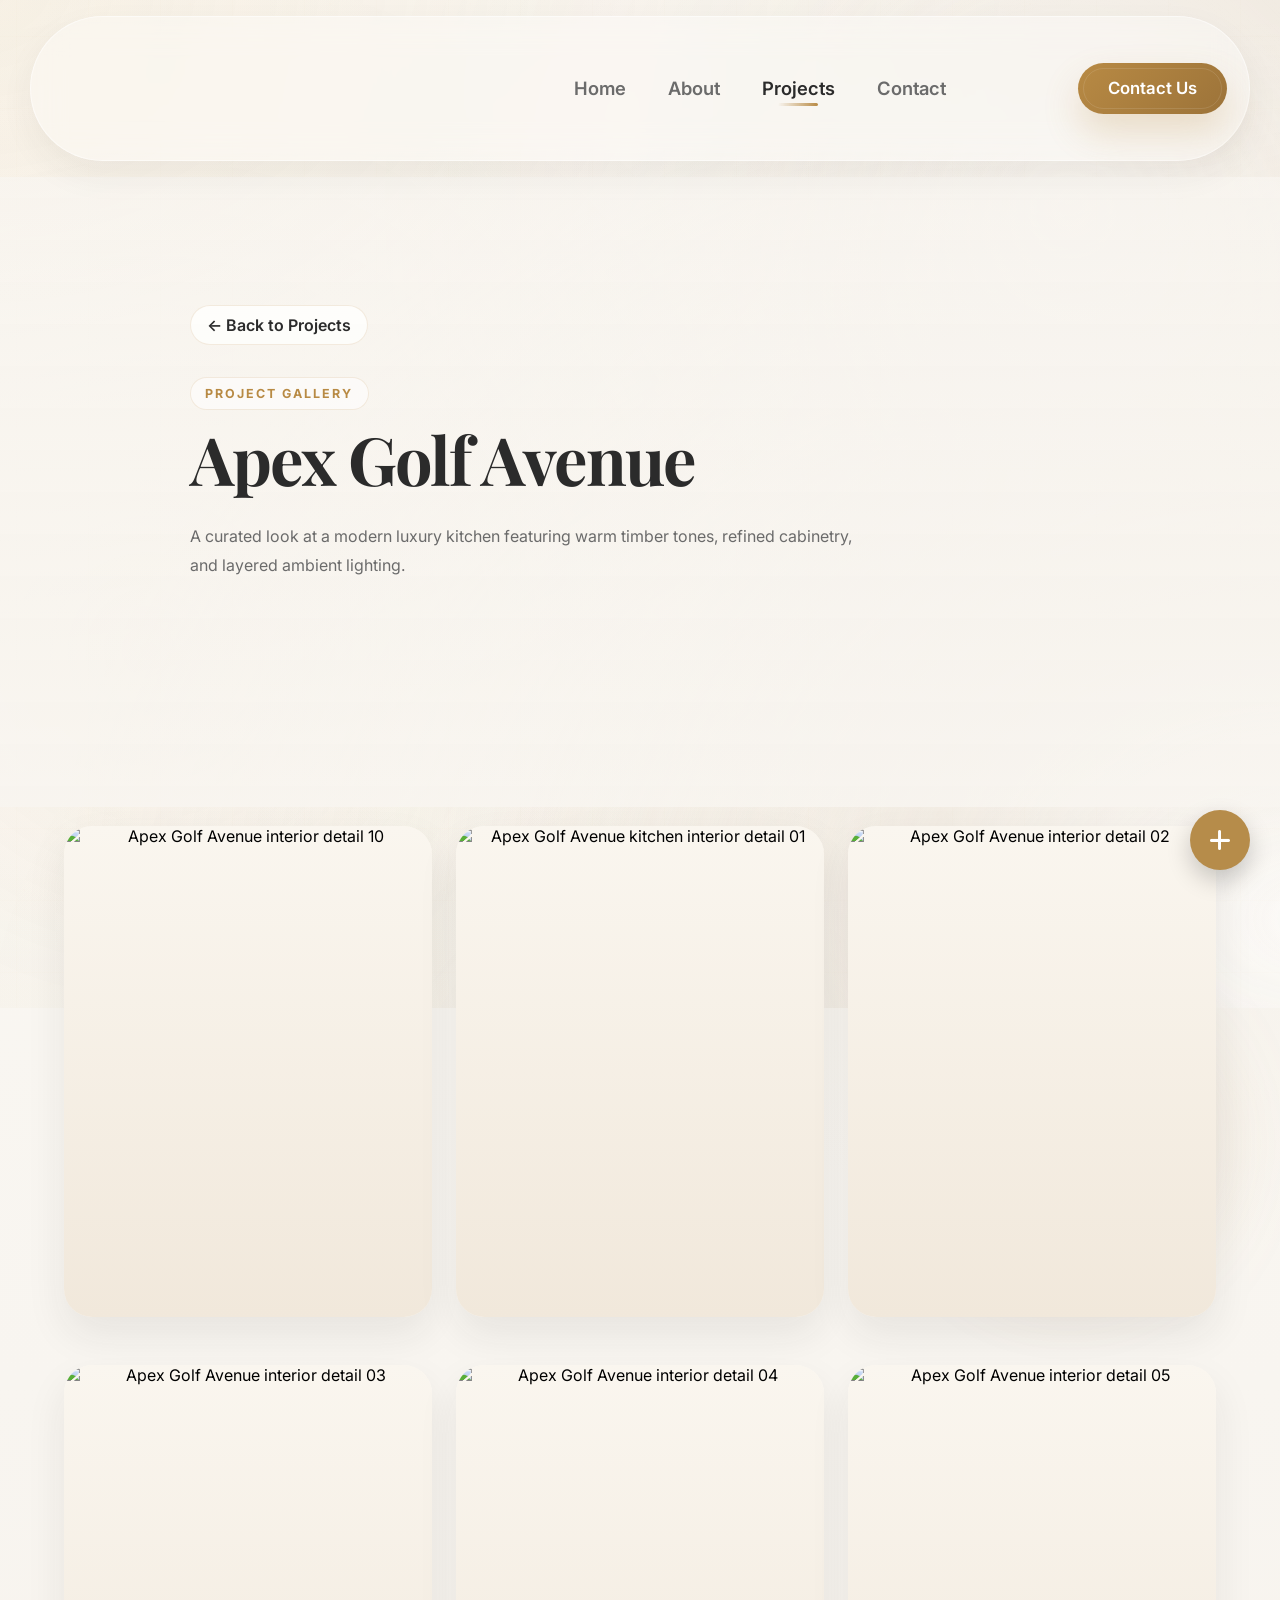
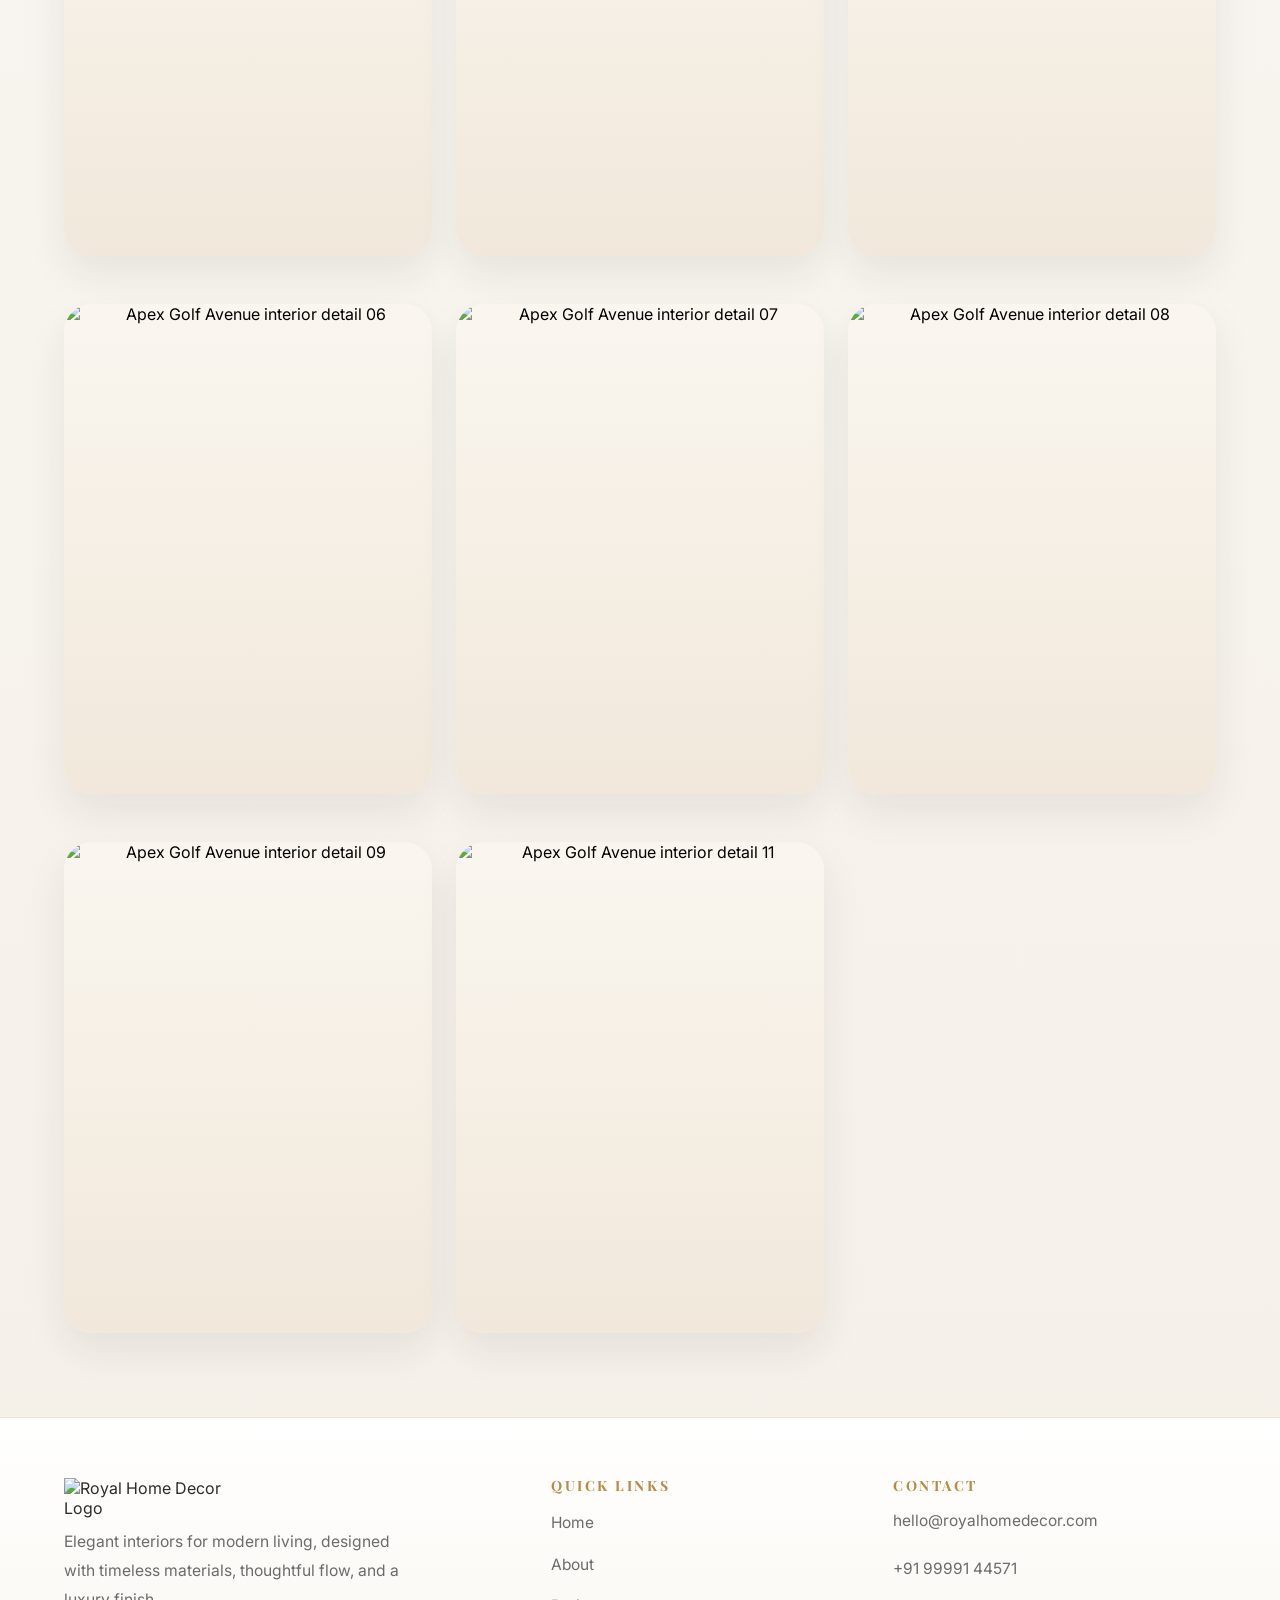
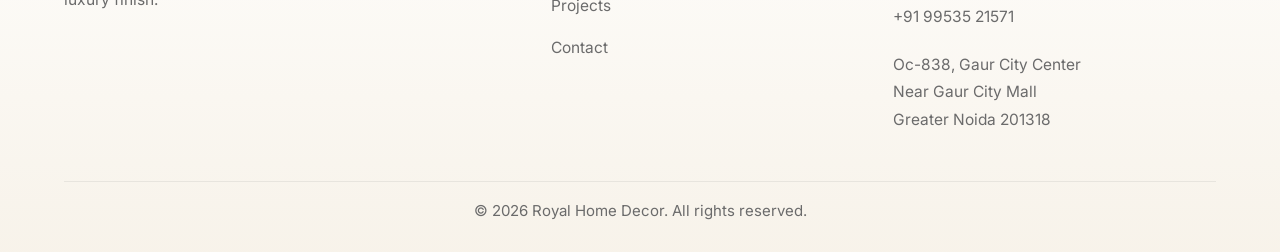
==== apex-golf-avenue-gallery.html @ 8f38402f "Upload remaining gallery assets" ====
<!DOCTYPE html>
<html lang="en">
  <head>
    <meta charset="UTF-8" />
    <meta name="viewport" content="width=device-width, initial-scale=1.0" />
    <title>Apex Golf Avenue Gallery</title>
    <meta
      name="description"
      content="Explore the Apex Golf Avenue gallery by Royal Home Decor, featuring luxury kitchen and interior detailing."
    />
    <script>
      document.documentElement.classList.add("js");
    </script>
    <link rel="preconnect" href="https://fonts.googleapis.com" />
    <link rel="preconnect" href="https://fonts.gstatic.com" crossorigin />
    <link
      href="https://fonts.googleapis.com/css2?family=Inter:wght@400;500;600;700;800&amp;family=Playfair+Display:wght@500;600;700;800&amp;display=swap"
      rel="stylesheet"
    />
    <link
      rel="stylesheet"
      href="https://cdnjs.cloudflare.com/ajax/libs/font-awesome/6.5.0/css/all.min.css"
    />
    <link rel="stylesheet" href="style.css" />
  </head>
  <body data-page="apex-golf-avenue-gallery">
    <div class="page-shell">
      <header class="site-header">
        <nav class="navbar" aria-label="Primary navigation">
          <a class="logo" href="index.html">
            <img src="images/brand/logo.png" alt="Royal Home Decor Logo" />
          </a>

          <div class="nav-menu" id="primary-menu">
            <a href="index.html" class="nav-link">Home</a>
            <a href="about.html" class="nav-link">About</a>
            <a href="projects.html" class="nav-link" aria-current="page">Projects</a>
            <a href="contact.html" class="nav-link">Contact</a>
          </div>

          <a href="contact.html" class="nav-cta">Contact Us</a>

          <button
            class="menu-toggle"
            type="button"
            aria-label="Toggle navigation"
            aria-expanded="false"
            aria-controls="primary-menu"
          >
            <span></span>
            <span></span>
          </button>
        </nav>
      </header>

      <main class="page-main">
        <section class="hero-gallery">
          <div class="container gallery-page-hero reveal reveal-up">
            <a href="projects.html" class="gallery-back-link">← Back to Projects</a>
            <span class="eyebrow">Project Gallery</span>
            <h1>Apex Golf Avenue</h1>
            <p>
              A curated look at a modern luxury kitchen featuring warm timber tones,
              refined cabinetry, and layered ambient lighting.
            </p>
          </div>
        </section>

        <section class="section mahagun-gallery-page">
          <div class="container">
            <div class="gallery-grid" data-mahagun-page-gallery>
              <button class="gallery-item" type="button" data-mahagun-page-preview-src="images/apex-golf-avenue/IMG_4256.jpg" data-mahagun-page-preview-alt="Apex Golf Avenue interior detail 10">
                <img src="images/apex-golf-avenue/IMG_4256.jpg" alt="Apex Golf Avenue interior detail 10" loading="lazy" />
              </button>
              <button class="gallery-item" type="button" data-mahagun-page-preview-src="images/apex-golf-avenue/IMG_4358.jpg" data-mahagun-page-preview-alt="Apex Golf Avenue kitchen interior detail 01">
                <img src="images/apex-golf-avenue/IMG_4358.jpg" alt="Apex Golf Avenue kitchen interior detail 01" loading="lazy" />
              </button>
              <button class="gallery-item" type="button" data-mahagun-page-preview-src="images/apex-golf-avenue/IMG_3836.jpg" data-mahagun-page-preview-alt="Apex Golf Avenue interior detail 02">
                <img src="images/apex-golf-avenue/IMG_3836.jpg" alt="Apex Golf Avenue interior detail 02" loading="lazy" />
              </button>
              <button class="gallery-item" type="button" data-mahagun-page-preview-src="images/apex-golf-avenue/IMG_3864.jpg" data-mahagun-page-preview-alt="Apex Golf Avenue interior detail 03">
                <img src="images/apex-golf-avenue/IMG_3864.jpg" alt="Apex Golf Avenue interior detail 03" loading="lazy" />
              </button>
              <button class="gallery-item" type="button" data-mahagun-page-preview-src="images/apex-golf-avenue/IMG_3944.jpg" data-mahagun-page-preview-alt="Apex Golf Avenue interior detail 04">
                <img src="images/apex-golf-avenue/IMG_3944.jpg" alt="Apex Golf Avenue interior detail 04" loading="lazy" />
              </button>
              <button class="gallery-item" type="button" data-mahagun-page-preview-src="images/apex-golf-avenue/IMG_3946.jpg" data-mahagun-page-preview-alt="Apex Golf Avenue interior detail 05">
                <img src="images/apex-golf-avenue/IMG_3946.jpg" alt="Apex Golf Avenue interior detail 05" loading="lazy" />
              </button>
              <button class="gallery-item" type="button" data-mahagun-page-preview-src="images/apex-golf-avenue/IMG_4094.jpg" data-mahagun-page-preview-alt="Apex Golf Avenue interior detail 06">
                <img src="images/apex-golf-avenue/IMG_4094.jpg" alt="Apex Golf Avenue interior detail 06" loading="lazy" />
              </button>
              <button class="gallery-item" type="button" data-mahagun-page-preview-src="images/apex-golf-avenue/IMG_4099.jpg" data-mahagun-page-preview-alt="Apex Golf Avenue interior detail 07">
                <img src="images/apex-golf-avenue/IMG_4099.jpg" alt="Apex Golf Avenue interior detail 07" loading="lazy" />
              </button>
              <button class="gallery-item" type="button" data-mahagun-page-preview-src="images/apex-golf-avenue/IMG_4107.jpg" data-mahagun-page-preview-alt="Apex Golf Avenue interior detail 08">
                <img src="images/apex-golf-avenue/IMG_4107.jpg" alt="Apex Golf Avenue interior detail 08" loading="lazy" />
              </button>
              <button class="gallery-item" type="button" data-mahagun-page-preview-src="images/apex-golf-avenue/IMG_4159.jpg" data-mahagun-page-preview-alt="Apex Golf Avenue interior detail 09">
                <img src="images/apex-golf-avenue/IMG_4159.jpg" alt="Apex Golf Avenue interior detail 09" loading="lazy" />
              </button>
              <button class="gallery-item" type="button" data-mahagun-page-preview-src="images/apex-golf-avenue/IMG_4368.jpg" data-mahagun-page-preview-alt="Apex Golf Avenue interior detail 11">
                <img src="images/apex-golf-avenue/IMG_4368.jpg" alt="Apex Golf Avenue interior detail 11" loading="lazy" />
              </button>
            </div>
          </div>
        </section>

        <section class="mahagun-lightbox" aria-hidden="true" data-mahagun-page-lightbox>
          <button
            class="mahagun-lightbox-close"
            type="button"
            aria-label="Close image preview"
            data-close-mahagun-page-lightbox
          >
            &times;
          </button>
          <img src="" alt="" data-mahagun-page-lightbox-image />
        </section>
      </main>

      <footer class="site-footer">
        <div class="footer-container">
          <div class="footer-layout">
            <div class="footer-brand-block">
              <a class="footer-logo" href="index.html">
                <img src="images/brand/logo.png" alt="Royal Home Decor Logo" />
              </a>
              <p class="footer-brand-text">
                Elegant interiors for modern living, designed with timeless
                materials, thoughtful flow, and a luxury finish.
              </p>
            </div>

            <nav class="footer-links-block" aria-label="Footer navigation">
              <h3 class="footer-title">Quick Links</h3>
              <div class="footer-links-list">
                <a href="index.html">Home</a>
                <a href="about.html">About</a>
                <a href="projects.html">Projects</a>
                <a href="contact.html">Contact</a>
              </div>
            </nav>

            <div class="footer-contact-block">
              <h3 class="footer-title">Contact</h3>
              <a class="footer-contact-link" href="mailto:hello@royalhomedecor.com"
                >hello@royalhomedecor.com</a
              >
              <a class="footer-contact-link" href="tel:+919999144571">+91 99991 44571</a>
              <a class="footer-contact-link" href="tel:+919953521571">+91 99535 21571</a>
              <p class="footer-address">
                Oc-838, Gaur City Center<br />
                Near Gaur City Mall<br />
                Greater Noida 201318
              </p>
            </div>
          </div>

          <div class="footer-bottom">
            <p>&copy; <span data-year></span> Royal Home Decor. All rights reserved.</p>
          </div>
        </div>
      </footer>
    </div>

    <div class="fab-container">
      <div class="fab-options">
        <a
          href="https://wa.me/919999144571"
          target="_blank"
          rel="noopener noreferrer"
          class="fab-item whatsapp"
          aria-label="WhatsApp"
        >
          <i class="fab fa-whatsapp"></i>
        </a>
        <a
          href="https://www.instagram.com/royalhomedecor66"
          target="_blank"
          rel="noopener noreferrer"
          class="fab-item instagram"
          aria-label="Instagram"
        >
          <i class="fab fa-instagram"></i>
        </a>
        <a
          href="https://www.facebook.com/royalhomedecor66"
          target="_blank"
          rel="noopener noreferrer"
          class="fab-item facebook"
          aria-label="Facebook"
        >
          <i class="fab fa-facebook-f"></i>
        </a>
      </div>

      <button class="fab-main" id="fabToggle" aria-label="Toggle social menu">
        <i class="fas fa-plus"></i>
      </button>
    </div>

    <script src="script.js"></script>
  </body>
</html>
---- style.css ----
:root {
  --bg: #f8f5f0;
  --white: #ffffff;
  --gold: #b88a44;
  --gold-muted: #c4933f;
  --gold-deep: #9c7339;
  --beige: #ede5da;
  --beige-deep: #e3d7c6;
  --text-primary: #2b2b2b;
  --text-secondary: #6b6b6b;
  --border-soft: rgba(184, 138, 68, 0.16);
  --border-strong: rgba(184, 138, 68, 0.28);
  --glass: rgba(255, 255, 255, 0.54);
  --glass-strong: rgba(255, 255, 255, 0.82);
  --shadow-soft: 0 18px 40px rgba(77, 52, 20, 0.08);
  --shadow-card: 0 28px 60px rgba(43, 43, 43, 0.1);
  --shadow-lift: 0 32px 70px rgba(43, 43, 43, 0.14);
  --radius-xl: 36px;
  --radius-lg: 28px;
  --radius-md: 20px;
  --radius-sm: 16px;
  --max-width: 1220px;
  --nav-height: 86px;
  --transition: 0.35s ease;
  --carousel-gap: 1.5rem;
  --cards-per-view: 3;
  --pattern-beige: rgba(237, 229, 218, 0.38);
  --pattern-gold: rgba(184, 138, 68, 0.08);
  --pattern-gold-soft: rgba(184, 138, 68, 0.14);
  --space-sm: 20px;
  --space-md: 40px;
  --space-lg: 60px;
  --space-xl: 80px;
  --noise-pattern: url("data:image/svg+xml,%3Csvg xmlns='http://www.w3.org/2000/svg' width='140' height='140' viewBox='0 0 140 140'%3E%3Cg fill='%23c4933f' fill-opacity='0.08'%3E%3Ccircle cx='12' cy='18' r='1'/%3E%3Ccircle cx='56' cy='38' r='0.8'/%3E%3Ccircle cx='96' cy='22' r='0.9'/%3E%3Ccircle cx='128' cy='70' r='1'/%3E%3Ccircle cx='84' cy='96' r='0.8'/%3E%3Ccircle cx='38' cy='112' r='1'/%3E%3Ccircle cx='18' cy='80' r='0.7'/%3E%3Ccircle cx='68' cy='130' r='0.9'/%3E%3C/g%3E%3C/svg%3E");
  --curve-pattern: url("data:image/svg+xml,%3Csvg xmlns='http://www.w3.org/2000/svg' width='760' height='320' viewBox='0 0 760 320' fill='none'%3E%3Cpath d='M-40 248C84 224 116 80 250 92C384 104 432 248 560 248C646 248 708 200 800 168' stroke='%23B88A44' stroke-opacity='0.16' stroke-width='1.2'/%3E%3Cpath d='M-24 132C96 108 176 172 286 154C426 132 476 20 610 20C688 20 738 52 812 92' stroke='%23B88A44' stroke-opacity='0.12' stroke-width='1'/%3E%3C/svg%3E");
  --wave-pattern: url("data:image/svg+xml,%3Csvg xmlns='http://www.w3.org/2000/svg' width='900' height='360' viewBox='0 0 900 360' fill='none'%3E%3Cpath d='M0 220C128 184 172 266 300 234C434 200 478 106 620 122C734 134 798 214 900 196' stroke='%23B88A44' stroke-opacity='0.12' stroke-width='1.2'/%3E%3Cpath d='M0 292C122 258 178 318 300 286C436 252 486 156 626 176C744 192 804 284 900 274' stroke='%23B88A44' stroke-opacity='0.08' stroke-width='1'/%3E%3C/svg%3E");
}

*,
*::before,
*::after {
  box-sizing: border-box;
}

html {
  scroll-behavior: smooth;
  overflow-x: hidden;
  overflow-y: auto;
}

body {
  margin: 0;
  font-family: "Inter", sans-serif;
  color: var(--text-primary);
  background:
    radial-gradient(circle at top left, rgba(255, 255, 255, 0.78), transparent 28%),
    radial-gradient(circle at top right, rgba(237, 229, 218, 0.8), transparent 34%),
    linear-gradient(180deg, #fbf9f4 0%, #f8f5f0 40%, #f5efe7 100%);
  overflow-x: hidden;
  overflow-y: auto;
  transition: opacity 0.55s ease, transform 0.55s ease;
}

.js body {
  opacity: 0;
  transform: translateY(14px);
}

.js body.is-loaded {
  opacity: 1;
  transform: none;
}

.js body.is-leaving {
  opacity: 0;
  transform: translateY(14px);
}

body.menu-open {
  overflow: hidden;
}

body.modal-open {
  overflow: hidden;
}

img {
  max-width: 100%;
  height: auto;
  display: block;
}

a {
  color: inherit;
  text-decoration: none;
}

button,
input,
textarea {
  font: inherit;
}

button,
a,
input,
textarea {
  -webkit-tap-highlight-color: transparent;
}

button {
  cursor: pointer;
  padding: 10px 20px;
}

p {
  margin: 0;
}

.page-shell {
  position: relative;
  display: flex;
  min-height: 100vh;
  flex-direction: column;
  overflow: visible;
  isolation: isolate;
  z-index: 0;
}

.page-shell::before,
.page-shell::after {
  content: "";
  position: fixed;
  inset: -12vh -10vw;
  pointer-events: none;
}

.page-shell::before {
  z-index: -3;
  background:
    radial-gradient(ellipse at 6% 8%, rgba(196, 147, 63, 0.16) 0%, rgba(196, 147, 63, 0.09) 18%, rgba(196, 147, 63, 0.03) 34%, transparent 56%),
    radial-gradient(ellipse at 94% 92%, rgba(255, 255, 255, 0.72) 0%, rgba(237, 229, 218, 0.52) 20%, rgba(237, 229, 218, 0.16) 38%, transparent 62%),
    radial-gradient(circle at 18% 68%, rgba(196, 147, 63, 0.1) 0%, rgba(196, 147, 63, 0.03) 22%, transparent 48%),
    radial-gradient(circle at 78% 28%, rgba(255, 255, 255, 0.46) 0%, rgba(255, 255, 255, 0.1) 22%, transparent 48%),
    radial-gradient(circle at 52% 112%, rgba(196, 147, 63, 0.08) 0%, rgba(196, 147, 63, 0.02) 20%, transparent 50%);
  opacity: 0.82;
  animation: none;
}

.page-shell::after {
  z-index: -2;
  background:
    linear-gradient(rgba(196, 147, 63, 0.055) 1px, transparent 1px) 0 0 / 72px 72px,
    linear-gradient(90deg, rgba(196, 147, 63, 0.055) 1px, transparent 1px) 0 0 / 72px 72px,
    var(--noise-pattern) 0 0 / 140px 140px;
  opacity: 0.18;
}

.page-main {
  flex: 1;
}

.container {
  width: 90%;
  max-width: 1200px;
  margin: 0 auto;
}

.section {
  position: relative;
  padding: var(--space-lg) 0;
  margin: 0;
  min-height: auto;
  isolation: isolate;
}

section {
  padding: var(--space-lg) 0;
  margin: 0;
}

.row {
  display: flex;
  flex-wrap: wrap;
  gap: var(--space-md);
}

.projects-section {
  padding-bottom: 40px;
}

.testimonials-section,
.testimonial-section {
  padding-top: 40px;
}

.view-all-btn {
  margin-top: 20px;
}

.section-soft {
  background:
    linear-gradient(180deg, rgba(237, 229, 218, 0.55) 0%, rgba(255, 255, 255, 0.48) 100%);
}

.eyebrow,
.section-tag {
  display: inline-flex;
  align-items: center;
  gap: 0.45rem;
  width: fit-content;
  padding: 0.5rem 0.9rem;
  border-radius: 999px;
  background: rgba(255, 255, 255, 0.56);
  border: 1px solid var(--border-soft);
  color: var(--gold);
  font-size: 0.78rem;
  font-weight: 700;
  letter-spacing: 0.16em;
  text-transform: uppercase;
}

h1,
h2,
h3 {
  margin-top: 0;
  margin-bottom: 15px;
  font-family: "Playfair Display", serif;
  font-weight: 700;
  letter-spacing: -0.03em;
}

p {
  margin-top: 0;
  margin-bottom: 15px;
}

h1 {
  font-size: clamp(3rem, 6vw, 5.7rem);
  line-height: 0.98;
}

h2 {
  font-size: clamp(2.25rem, 4vw, 4rem);
  line-height: 1.05;
}

h3 {
  font-size: 1.28rem;
  line-height: 1.2;
}

.section-header {
  max-width: 720px;
  margin: 0 auto 3rem;
  text-align: center;
  display: grid;
  gap: 1rem;
}

.section-header h2 {
  position: relative;
  padding-bottom: 1.2rem;
}

.section-header h2::after {
  content: "";
  position: absolute;
  left: 50%;
  bottom: 0;
  width: min(140px, 44%);
  height: 1px;
  transform: translateX(-50%);
  background:
    linear-gradient(90deg, transparent 0%, rgba(184, 138, 68, 0.42) 50%, transparent 100%);
}

.section-header p,
.hero-copy p,
.page-hero-copy p,
.editorial-panel p,
.cta-banner p,
.value-card p,
.timeline-step p,
.team-card p,
.detail-card p,
.story-metric span,
.project-overlay p {
  color: var(--text-secondary);
  font-size: 1.02rem;
  line-height: 1.85;
}

.btn,
.nav-cta,
.inline-link {
  display: inline-flex;
  align-items: center;
  justify-content: center;
  border: 0;
  border-radius: 999px;
  transition: transform var(--transition), box-shadow var(--transition),
    background-color var(--transition), color var(--transition),
    border-color var(--transition), opacity var(--transition);
}

.btn {
  min-height: 56px;
  padding: 0.95rem 1.6rem;
  font-weight: 700;
}

.btn-small {
  min-height: 42px;
  padding: 0.65rem 1rem;
  font-size: 0.92rem;
}

.btn-primary,
.nav-cta {
  position: relative;
  overflow: hidden;
  isolation: isolate;
  background: linear-gradient(135deg, var(--gold) 0%, var(--gold-deep) 100%);
  color: var(--white);
  box-shadow: 0 18px 36px rgba(184, 138, 68, 0.24);
}

.btn-primary::after,
.nav-cta::after {
  content: "";
  position: absolute;
  inset: 5px;
  border-radius: inherit;
  border: 1px solid rgba(255, 255, 255, 0.3);
  opacity: 0.36;
  transition: opacity var(--transition), transform var(--transition);
  pointer-events: none;
}

.btn-secondary {
  background: rgba(255, 255, 255, 0.66);
  border: 1px solid rgba(184, 138, 68, 0.18);
  color: var(--text-primary);
  box-shadow: 0 14px 30px rgba(43, 43, 43, 0.06);
  backdrop-filter: blur(14px);
}

.btn:hover,
.nav-cta:hover,
.inline-link:hover,
.btn:focus-visible,
.nav-cta:focus-visible,
.inline-link:focus-visible {
  transform: translateY(-2px);
}

.btn-primary:hover::after,
.nav-cta:hover::after,
.btn-primary:focus-visible::after,
.nav-cta:focus-visible::after {
  opacity: 0.66;
  transform: scale(0.98);
}

.inline-link {
  width: fit-content;
  padding: 0;
  color: var(--gold);
  font-weight: 700;
}

.glass-panel,
.floating-card,
.story-card,
.form-card,
.contact-panel,
.cta-banner,
.value-card {
  border: 1px solid rgba(255, 255, 255, 0.64);
  background: linear-gradient(180deg, rgba(255, 255, 255, 0.86) 0%, rgba(255, 255, 255, 0.68) 100%);
  backdrop-filter: blur(20px);
  box-shadow: var(--shadow-soft);
}

.project-card::before,
.gallery-card::before,
.testimonial-card::before {
  content: "";
  position: absolute;
  inset: 10px;
  border-radius: calc(var(--radius-lg) - 8px);
  border: 1px solid rgba(184, 138, 68, 0.22);
  opacity: 0;
  transform: scale(0.985);
  z-index: 2;
  transition: opacity var(--transition), transform var(--transition);
  pointer-events: none;
}

.project-card:hover::before,
.gallery-card:hover::before,
.testimonial-card:hover::before,
.project-card:focus-within::before,
.gallery-card:focus-within::before,
.testimonial-card:focus-within::before {
  opacity: 1;
  transform: scale(1);
}

.site-header {
  position: sticky;
  top: 0;
  z-index: 1000;
  padding: 1rem 0;
}

.navbar {
  width: min(calc(100% - 3rem), var(--max-width));
  margin: 0 auto;
  display: flex;
  align-items: center;
  justify-content: space-between;
  gap: 1rem;
  min-height: 100px;
  padding: 0.72rem 1.35rem;
  border-radius: 999px;
  background: rgba(255, 255, 255, 0.34);
  border: 1px solid rgba(255, 255, 255, 0.5);
  box-shadow: 0 14px 34px rgba(43, 43, 43, 0.06);
  backdrop-filter: blur(16px);
  transition: background-color var(--transition), border-color var(--transition),
    box-shadow var(--transition);
}

.navbar.scrolled,
.navbar.menu-open {
  background: rgba(255, 255, 255, 0.82);
  border-color: var(--border-soft);
  box-shadow: 0 18px 38px rgba(43, 43, 43, 0.08);
}

.logo {
  font-family: "Playfair Display", serif;
  font-size: 1.35rem;
  font-weight: 700;
  letter-spacing: 0.02em;
}

.navbar > .logo {
  display: flex;
  align-items: center;
  justify-content: flex-start;
  width: 380px;
  min-width: 380px;
  height: 120px;
  overflow: hidden;
  padding-left: 28px;
  margin-right: 0.5rem;
  flex-shrink: 0;
  line-height: 0;
}

.navbar > .logo img {
  height: 105px;
  width: auto;
  object-fit: contain;
  display: block;
  margin-left: 26px;
  transform: scale(2.35);
  transform-origin: center;
}

.navbar > .logo.logo--text {
  width: auto;
  min-width: 0;
  height: auto;
  overflow: visible;
  padding-left: 0;
  margin-right: 1rem;
  line-height: 1.1;
}

.navbar,
.nav-container,
.navbar-container {
  display: flex;
  align-items: center;
  justify-content: space-between;
  min-height: 100px;
}

.nav-menu,
.nav-links {
  display: flex;
  align-items: center;
  gap: 42px;
}

.nav-menu {
  flex: 1;
  justify-content: center;
  margin: 0 1.5rem;
}

.nav-link,
.nav-links a {
  position: relative;
  color: var(--text-secondary);
  font-size: 1.15rem;
  font-weight: 600;
  line-height: 1;
  padding: 0;
}

.nav-link::after,
.nav-links a::after {
  content: "";
  position: absolute;
  left: 50%;
  bottom: -8px;
  width: 55%;
  height: 3px;
  border-radius: 999px;
  background: linear-gradient(90deg, transparent, var(--gold));
  transform: translateX(-50%) scaleX(0);
  transform-origin: center;
  transition: transform var(--transition), opacity var(--transition);
  opacity: 0;
}

.nav-link:hover,
.nav-link:focus-visible,
.nav-link[aria-current="page"],
.nav-links a.active {
  color: var(--text-primary);
}

.nav-link:hover::after,
.nav-link:focus-visible::after,
.nav-link[aria-current="page"]::after,
.nav-links a.active::after {
  transform: translateX(-50%) scaleX(1);
  opacity: 1;
}

.nav-cta,
.contact-btn {
  min-height: 46px;
  padding: 16px 30px;
  line-height: 1.15;
  white-space: nowrap;
  font-size: 1.05rem;
  font-weight: 600;
  border-radius: 999px;
  flex-shrink: 0;
}

.menu-toggle {
  display: none;
  width: 48px;
  height: 48px;
  flex-shrink: 0;
  align-items: center;
  justify-content: center;
  flex-direction: column;
  gap: 0.35rem;
  border: 0;
  border-radius: 50%;
  background: rgba(255, 255, 255, 0.7);
  padding: 0;
}

.card {
  padding: 20px;
}

.menu-toggle span {
  width: 20px;
  height: 2px;
  border-radius: 999px;
  background: var(--text-primary);
  transition: transform var(--transition), opacity var(--transition);
}

.hero-home,
.page-hero {
  position: relative;
  display: flex;
  align-items: center;
  overflow: clip;
  isolation: isolate;
}

.hero-home::before,
.page-hero::before {
  content: "";
  position: absolute;
  inset: 0;
  background:
    linear-gradient(112deg, rgba(248, 245, 240, 0.94) 15%, rgba(248, 245, 240, 0.72) 45%, rgba(248, 245, 240, 0.34) 75%),
    radial-gradient(circle at top right, rgba(255, 255, 255, 0.65), transparent 30%);
  z-index: -1;
}

.hero-home::after {
  content: "";
  position: absolute;
  top: -18%;
  right: -10%;
  width: min(44vw, 520px);
  aspect-ratio: 1;
  border-radius: 50%;
  background: rgba(237, 229, 218, 0.52);
  filter: blur(40px);
  z-index: -1;
}

.hero-home {
  min-height: 100vh;
  padding-top: 110px;
  padding-bottom: clamp(2.8rem, 5.8vh, 5.2rem);
  background: url("images/featured/home-hero.jpg") center/cover no-repeat;
  background-attachment: scroll;
}

.hero-section {
  position: relative;
  min-height: 100vh;
  padding-top: 110px;
  overflow: visible;
  background-attachment: scroll;
}

.main-wrapper,
.page-container,
.page-wrapper {
  overflow: visible;
}

.hero-section,
.testimonial-track,
.project-card,
.hero-stats-card {
  transform: translateZ(0);
  backface-visibility: hidden;
}

.page-hero {
  min-height: 78vh;
  padding: 8.5rem 0 5rem;
  background-position: center;
  background-size: cover;
  background-attachment: scroll;
}

.about-hero-container {
  position: relative;
  z-index: 1;
  width: 100%;
  max-width: 1400px;
  margin: 0 auto;
  padding: 0 60px;
  display: flex;
  justify-content: space-between;
  align-items: flex-end;
  gap: clamp(1.5rem, 3vw, 3rem);
}

.about-hero .page-hero-copy {
  max-width: min(760px, 100%);
  margin: 0;
  padding: 0;
  left: auto;
  right: auto;
  position: relative;
}

.about-hero .page-hero-card {
  margin-left: auto;
  width: min(360px, 100%);
  max-width: 360px;
}

.hero-home .hero-grid,
.hero-container {
  position: relative;
  width: 100%;
  max-width: 1400px;
  margin: 0 auto;
  padding: 0 60px;
  display: block;
}

.hero-about {
  background-image: url("images/featured/about-hero.jpg");
}

.hero-projects {
  background-image: url("images/projects/chandelier-salon.jpg");
}

.hero-contact {
  background-image: url("images/featured/contact-hero.jpg");
}

.hero-apex-golf {
  background-image: url("images/apex-golf-avenue.jpg");
  background-position: center 42%;
}

.hero-grid,
.page-hero-inner {
  position: relative;
  z-index: 1;
  display: grid;
  width: 100%;
  grid-template-columns: minmax(0, 1fr) minmax(260px, 340px);
  gap: clamp(1.4rem, 2.8vw, 2.5rem);
  align-items: center;
}

.hero-grid::before,
.hero-grid::after {
  content: "";
  position: absolute;
  pointer-events: none;
}

.hero-grid::before {
  top: -8%;
  left: -8%;
  width: min(62vw, 760px);
  height: min(44vh, 320px);
  background: var(--curve-pattern) left top / contain no-repeat;
  opacity: 0.36;
  z-index: -1;
}

.hero-grid::after {
  right: 20%;
  bottom: 4%;
  width: 180px;
  height: 180px;
  background:
    radial-gradient(circle, rgba(184, 138, 68, 0.22) 0 1.4px, transparent 1.4px) 0 0 / 18px 18px;
  opacity: 0.26;
  animation: none;
  z-index: -1;
}

.page-hero-inner {
  align-items: end;
}

.page-hero-inner--centered {
  grid-template-columns: 1fr;
  justify-items: center;
  text-align: center;
}

.hero-copy,
.page-hero-copy {
  position: relative;
  max-width: 680px;
  display: grid;
  gap: 1.2rem;
}

.hero-home .hero-copy {
  max-width: 900px;
  padding-left: 0;
  padding-right: 380px;
}

.hero-content {
  max-width: 620px;
  padding-left: 80px;
  padding-right: 20px;
  position: relative;
  z-index: 2;
}

.hero-left {
  padding-left: 70px;
}

.hero-content .tag {
  margin-left: 6px;
  margin-bottom: 24px;
}

.hero-copy::before {
  content: "";
  position: absolute;
  left: -16%;
  top: 18%;
  width: min(42vw, 430px);
  aspect-ratio: 1;
  border-radius: 50%;
  background: radial-gradient(circle, rgba(184, 138, 68, 0.16) 0%, rgba(184, 138, 68, 0.04) 58%, transparent 78%);
  filter: blur(30px);
  z-index: -1;
  animation: none;
}

.hero-copy h1 {
  font-size: clamp(2.6rem, 5.4vw, 5rem);
  line-height: 0.97;
}

.hero-home .hero-copy h1,
.hero-content h1 {
  font-size: clamp(4rem, 6vw, 7rem);
  line-height: 0.92;
  letter-spacing: -0.04em;
  margin-bottom: 24px;
}

.hero-content h1 {
  margin-left: 6px;
}

.hero-copy p,
.page-hero-copy p {
  max-width: 620px;
  font-size: 1.08rem;
}

.hero-home .hero-copy p,
.hero-content p {
  max-width: 680px;
  font-size: 1.3rem;
  margin-bottom: 32px;
}

.hero-content p {
  margin-left: 6px;
  max-width: 560px;
}

.about-section h1,
.about-hero .page-hero-copy h1 {
  font-size: clamp(32px, 4vw, 56px);
  line-height: 1.2;
  font-weight: 600;
}

.about-section p {
  font-size: 16px;
  line-height: 1.7;
  max-width: 550px;
}

.about-card h3,
.about-section .value-card h3 {
  font-size: 16px;
}

.about-card p,
.about-section .value-card p {
  font-size: 14px;
}

.page-hero-inner--centered .page-hero-copy p {
  margin: 0 auto;
}

.hero-actions {
  display: flex;
  flex-wrap: wrap;
  gap: 1rem;
  margin-top: 0.5rem;
}

.hero-trust {
  margin-top: 0.5rem;
  max-width: 62ch;
  color: var(--text-secondary);
  font-size: 0.96rem;
  line-height: 1.8;
}

.floating-card,
.page-hero-card {
  padding: 1.5rem;
  border-radius: var(--radius-xl);
}

.floating-card {
  display: grid;
  gap: 1rem;
  animation: none;
}

.hero-stats {
  position: relative;
  isolation: isolate;
}

.hero-right {
  position: absolute;
  top: 50%;
  right: 60px;
  display: flex;
  justify-content: flex-end;
  transform: none;
  translate: 0 -50%;
}

.hero-home .hero-grid > .hero-stats {
  position: absolute;
  top: 50%;
  right: 60px;
  justify-self: end;
  transform: none;
  translate: 0 -50%;
}

.hero-home .hero-stats,
.hero-stats-card {
  width: 330px;
  max-width: 100%;
  padding: 34px 28px;
  animation: floatCard 8s ease-in-out infinite;
}

.hero-overlay,
.hero-inner,
.hero-wrapper {
  padding-left: 0 !important;
  padding-right: 0 !important;
}

.hero-bg,
.hero-overlay,
.bg-blob,
.floating-shape {
  will-change: auto;
  animation: none;
  filter: none;
}

.hero-stats::before,
.hero-stats::after {
  content: "";
  position: absolute;
  pointer-events: none;
  z-index: -1;
}

.hero-stats::before {
  width: 130px;
  height: 130px;
  top: -30px;
  right: -24px;
  border-radius: 28px;
  border: 1px solid rgba(184, 138, 68, 0.22);
  background: rgba(255, 255, 255, 0.2);
  transform: rotate(10deg);
  animation: none;
}

.hero-stats::after {
  width: 120px;
  height: 120px;
  left: -28px;
  bottom: 14px;
  border-radius: 50%;
  background: rgba(184, 138, 68, 0.12);
  filter: blur(34px);
}

.hero-stats .stat-block + .stat-block {
  border-top: 1px solid rgba(43, 43, 43, 0.08);
  padding-top: 1rem;
}

.stat-block strong {
  display: block;
  font-family: "Playfair Display", serif;
  font-size: 2.15rem;
}

.stat-block span,
.page-hero-card span {
  color: var(--text-secondary);
  font-size: 0.96rem;
}

.page-hero-card {
  display: grid;
  gap: 0.6rem;
  max-width: 360px;
}

.page-hero-card p {
  font-size: 1.04rem;
  line-height: 1.9;
  color: var(--text-secondary);
}

.split-grid {
  display: grid;
  grid-template-columns: minmax(0, 1fr) minmax(0, 1fr);
  gap: 4rem;
  align-items: center;
}

.split-grid--balanced {
  grid-template-columns: minmax(0, 0.95fr) minmax(0, 1.05fr);
}

.image-panel img,
.about-image {
  min-height: 520px;
  object-fit: cover;
  border-radius: var(--radius-xl);
  box-shadow: var(--shadow-card);
}

.image-panel {
  position: relative;
  isolation: isolate;
}

.image-panel::before,
.image-panel::after {
  content: "";
  position: absolute;
  pointer-events: none;
  z-index: -1;
}

.image-panel::before {
  left: -8%;
  top: 6%;
  width: min(80%, 430px);
  height: min(94%, 540px);
  border-radius: 230px 230px 32px 32px;
  border: 1px solid rgba(184, 138, 68, 0.16);
  background: linear-gradient(180deg, rgba(237, 229, 218, 0.48) 0%, rgba(255, 255, 255, 0.05) 100%);
}

.image-panel::after {
  width: 130px;
  height: 130px;
  top: -18px;
  right: -18px;
  border-radius: 24px;
  background:
    radial-gradient(circle, rgba(184, 138, 68, 0.24) 0 1.2px, transparent 1.2px) 0 0 / 12px 12px;
  opacity: 0.34;
}

.editorial-panel {
  display: grid;
  gap: 1.25rem;
}

.editorial-panel h2 {
  position: relative;
  padding-left: 1.05rem;
}

.editorial-panel h2::before {
  content: "";
  position: absolute;
  left: 0;
  top: 0.24em;
  width: 2px;
  height: 65%;
  border-radius: 999px;
  background: linear-gradient(180deg, rgba(184, 138, 68, 0.55) 0%, rgba(184, 138, 68, 0.08) 100%);
}

.feature-list {
  display: grid;
  gap: 1rem;
  margin: 0.5rem 0 0.75rem;
}

.feature-item {
  padding: 1.1rem 1.2rem;
  border-radius: var(--radius-md);
  background: rgba(255, 255, 255, 0.72);
  border: 1px solid rgba(255, 255, 255, 0.7);
  box-shadow: 0 16px 36px rgba(43, 43, 43, 0.05);
}

.feature-item strong {
  display: block;
  margin-bottom: 0.35rem;
  font-size: 1rem;
}

.feature-item span {
  color: var(--text-secondary);
  font-size: 0.96rem;
  line-height: 1.75;
}

.project-grid {
  position: relative;
  z-index: 0;
  display: grid;
  gap: 1.5rem;
}

.project-grid--three {
  grid-template-columns: repeat(3, minmax(0, 1fr));
}

.project-grid::before,
.gallery-grid::before {
  content: "";
  position: absolute;
  inset: -1.6rem -1rem;
  border-radius: calc(var(--radius-xl) + 8px);
  background:
    linear-gradient(rgba(184, 138, 68, 0.05) 1px, transparent 1px),
    linear-gradient(90deg, rgba(184, 138, 68, 0.05) 1px, transparent 1px);
  background-size: 44px 44px;
  opacity: 0.24;
  z-index: -2;
  pointer-events: none;
}

.project-grid::after,
.gallery-grid::after {
  content: "";
  position: absolute;
  width: min(34vw, 360px);
  aspect-ratio: 1;
  top: 18%;
  right: 10%;
  border-radius: 50%;
  background: rgba(184, 138, 68, 0.08);
  filter: blur(40px);
  z-index: -1;
  pointer-events: none;
  animation: none;
}

.project-card,
.gallery-card {
  position: relative;
  overflow: hidden;
  border-radius: var(--radius-lg);
  box-shadow: var(--shadow-card);
  background: var(--white);
  transition: transform var(--transition), box-shadow var(--transition);
  transform: translateZ(0);
  backface-visibility: hidden;
}

.project-card:hover,
.gallery-card:hover,
.testimonial-card:hover,
.team-card:hover {
  transform: translateY(-8px);
  box-shadow: var(--shadow-lift);
}

.project-media,
.gallery-card img {
  position: relative;
  overflow: hidden;
}

.project-media {
  aspect-ratio: 0.84;
}

.project-media img,
.gallery-card img {
  height: 100%;
  object-fit: cover;
  transition: transform 0.7s ease;
}

.project-image--mahagun {
  width: 100%;
  height: 100%;
  object-fit: contain;
  object-position: center center;
  background: #ebe6de;
  filter: none;
  transform: scale(1);
  transition: transform 0.7s ease;
}

.project-card:hover .project-media img,
.gallery-card:hover img {
  transform: scale(1.06);
}

.project-card:hover .project-image--mahagun {
  transform: scale(1.03);
}


.project-overlay,
.gallery-overlay {
  --overlay-action-space: 0px;
  position: absolute;
  left: 1.15rem;
  right: 1.15rem;
  bottom: 0.85rem;
  display: grid;
  gap: 0.34rem;
  padding: 0.82rem 1rem calc(0.86rem + var(--overlay-action-space));
  border-radius: 22px;
  background: rgba(255, 255, 255, 0.76);
  border: 1px solid rgba(255, 255, 255, 0.72);
  backdrop-filter: blur(16px);
  align-content: start;
  overflow: hidden;
  transform: translateY(calc(100% - 104px));
  transition: transform 0.45s ease, padding-bottom 0.35s ease;
}

.project-meta,
.gallery-overlay span {
  color: var(--gold);
  font-size: 0.88rem;
  font-weight: 700;
  letter-spacing: 0.08em;
  text-transform: uppercase;
}

.project-overlay h3,
.gallery-overlay h3 {
  margin: 0;
  line-height: 1.1;
}

.project-overlay .project-cta,
.gallery-overlay .btn {
  position: absolute;
  left: 1rem;
  right: 1rem;
  bottom: 0.86rem;
  margin: 0;
  opacity: 0;
  transform: translateY(12px);
  pointer-events: none;
  transition: opacity 0.35s ease, transform 0.35s ease;
}

.project-card:hover .project-overlay,
.project-card:focus-within .project-overlay,
.gallery-card:hover .gallery-overlay,
.gallery-card:focus-within .gallery-overlay {
  --overlay-action-space: 3.5rem;
  transform: translateY(0);
}

.project-card:hover .project-overlay .project-cta,
.project-card:focus-within .project-overlay .project-cta,
.gallery-card:hover .gallery-overlay .btn,
.gallery-card:focus-within .gallery-overlay .btn {
  opacity: 1;
  transform: translateY(0);
  pointer-events: auto;
}

.section-actions {
  display: flex;
  justify-content: center;
  margin-top: 2.5rem;
}

.hero-gallery {
  min-height: min(70vh, 680px);
  padding: 8rem 0 5rem;
  background:
    linear-gradient(rgba(248, 245, 240, 0.78), rgba(248, 245, 240, 0.84)),
    url("images/projects/mahagun-mascot-crossing-republic.jpg") center 56% / cover no-repeat;
}

[data-page="nirala-gallery"] .hero-gallery {
  background:
    linear-gradient(rgba(248, 245, 240, 0.78), rgba(248, 245, 240, 0.84)),
    url("images/projects/nirala-estate-kitchen.jpg") center 52% / cover no-repeat;
}

[data-page="apex-gallery"] .hero-gallery {
  background:
    linear-gradient(rgba(248, 245, 240, 0.78), rgba(248, 245, 240, 0.84)),
    url("images/projects/apex-apphabe-bedroom.jpg") center 52% / cover no-repeat;
}

.apex-apphabe-gallery-shell {
  width: min(90%, 1200px);
  max-width: 1200px;
}

.apex-apphabe-gallery-grid {
  display: grid;
  grid-template-columns: repeat(3, minmax(0, 1fr));
  gap: 20px;
}

.apex-apphabe-gallery-card {
  margin: 0;
  aspect-ratio: 3 / 4;
  overflow: hidden;
  border-radius: 20px;
  background: linear-gradient(180deg, #faf6ef 0%, #f2e9dd 100%);
  box-shadow: 0 18px 40px rgba(43, 43, 43, 0.08);
}

.apex-apphabe-gallery-card img {
  width: 100%;
  height: 100%;
  display: block;
  object-fit: cover;
  transition: transform 0.4s ease;
}

.apex-apphabe-gallery-card:hover img {
  transform: scale(1.05);
}

@media (max-width: 1100px) {
  .apex-apphabe-gallery-grid {
    grid-template-columns: repeat(2, minmax(0, 1fr));
  }
}

@media (max-width: 680px) {
  .apex-apphabe-gallery-grid {
    grid-template-columns: 1fr;
  }
}

[data-page="apex-golf-avenue-gallery"] .hero-gallery {
  background:
    linear-gradient(rgba(248, 245, 240, 0.78), rgba(248, 245, 240, 0.84)),
    url("images/apex-golf-avenue.jpg") center 52% / cover no-repeat;
}

.gallery-page-hero {
  display: grid;
  gap: 1rem;
  max-width: 900px;
}

.gallery-page-hero h1 {
  font-size: clamp(2.4rem, 5.2vw, 5rem);
  line-height: 0.98;
}

.gallery-page-hero p {
  color: var(--text-secondary);
  max-width: 68ch;
  line-height: 1.8;
}

.gallery-back-link {
  display: inline-flex;
  align-items: center;
  gap: 0.45rem;
  width: fit-content;
  margin-bottom: 1rem;
  padding: 0.55rem 1rem;
  border-radius: 999px;
  border: 1px solid var(--border-soft);
  background: rgba(255, 255, 255, 0.74);
  color: var(--text-primary);
  font-weight: 600;
  transition: transform var(--transition), border-color var(--transition), color var(--transition);
}

.gallery-back-link:hover,
.gallery-back-link:focus-visible {
  color: var(--gold-deep);
  border-color: var(--border-strong);
  transform: translateY(-2px);
}

.mahagun-gallery-page {
  position: relative;
  padding-top: 1.2rem;
}

.mahagun-gallery-page::before {
  content: "";
  position: absolute;
  top: 8%;
  right: 4%;
  width: min(28vw, 320px);
  aspect-ratio: 1;
  border-radius: 50%;
  background: rgba(184, 138, 68, 0.1);
  filter: blur(40px);
  z-index: -1;
  pointer-events: none;
}

.mahagun-gallery-page .container {
  width: min(90%, 1200px);
  max-width: 1200px;
}

.mahagun-gallery-page [data-mahagun-page-gallery] {
  display: grid;
  grid-template-columns: repeat(3, minmax(0, 1fr));
  gap: clamp(1rem, 2vw, 1.5rem);
  width: 100%;
  max-width: 1200px;
  margin: 0 auto;
}

.mahagun-gallery-page [data-mahagun-page-gallery]::before,
.mahagun-gallery-page [data-mahagun-page-gallery]::after {
  content: none;
}

.mahagun-gallery-page [data-mahagun-page-gallery] .gallery-item {
  position: relative;
  display: block;
  width: 100%;
  margin: 0 0 24px;
  padding: 0;
  border: 0;
  border-radius: 28px;
  overflow: hidden;
  aspect-ratio: 3 / 4;
  background: linear-gradient(180deg, #faf6ef 0%, #f1e8db 100%);
  box-shadow: 0 18px 40px rgba(43, 43, 43, 0.08);
  cursor: pointer;
  transition: transform 0.35s ease, box-shadow 0.35s ease;
}

.mahagun-gallery-page [data-mahagun-page-gallery] .gallery-item img {
  width: 100%;
  height: 100%;
  display: block;
  object-fit: cover;
  transition: transform 0.45s ease;
}

.mahagun-gallery-page [data-mahagun-page-gallery] .gallery-item:hover,
.mahagun-gallery-page [data-mahagun-page-gallery] .gallery-item:focus-visible {
  transform: translateY(-6px);
  box-shadow: 0 26px 56px rgba(43, 43, 43, 0.16);
}

.mahagun-gallery-page [data-mahagun-page-gallery] .gallery-item:hover img,
.mahagun-gallery-page [data-mahagun-page-gallery] .gallery-item:focus-visible img {
  transform: scale(1.04);
}

.mahagun-gallery {
  padding: 80px 0;
}

.mahagun-gallery-grid {
  column-count: 4;
  column-gap: 24px;
  max-width: 1500px;
  margin: 0 auto;
  padding: 0 24px;
}

.mahagun-gallery-item {
  display: inline-block;
  width: 100%;
  margin: 0 0 24px;
  padding: 0;
  border: 0;
  break-inside: avoid;
  overflow: hidden;
  border-radius: 24px;
  background: #fff;
  cursor: pointer;
}

.mahagun-gallery-item img {
  width: 100%;
  height: auto;
  display: block;
  border-radius: 24px;
  transition: all 0.4s ease;
}

.mahagun-gallery-item:hover img,
.mahagun-gallery-item:focus-visible img {
  transform: scale(1.04);
}

@media (max-width: 1200px) {
  .mahagun-gallery-grid {
    column-count: 3;
  }
}

@media (max-width: 768px) {
  .mahagun-gallery-grid {
    column-count: 2;
    column-gap: 18px;
  }

  .mahagun-gallery-item {
    margin-bottom: 18px;
  }
}

@media (max-width: 480px) {
  .mahagun-gallery-grid {
    column-count: 1;
  }
}

.mahagun-lightbox {
  position: fixed;
  inset: 0;
  z-index: 2200;
  display: grid;
  place-items: center;
  padding: clamp(1rem, 3vw, 2rem);
  background: rgba(7, 7, 7, 0.82);
  opacity: 0;
  visibility: hidden;
  pointer-events: none;
  transition: opacity 0.28s ease, visibility 0.28s ease;
}

.mahagun-lightbox.is-open {
  opacity: 1;
  visibility: visible;
  pointer-events: auto;
}

.mahagun-lightbox img {
  max-width: min(94vw, 1300px);
  max-height: 86vh;
  width: auto;
  height: auto;
  border-radius: 24px;
  box-shadow: 0 30px 90px rgba(0, 0, 0, 0.45);
}

.mahagun-lightbox-close {
  position: absolute;
  top: clamp(16px, 3vw, 26px);
  right: clamp(16px, 3vw, 26px);
  width: 48px;
  height: 48px;
  border: 1px solid rgba(255, 255, 255, 0.3);
  border-radius: 50%;
  background: rgba(27, 27, 27, 0.74);
  color: #fff;
  font-size: 2rem;
  line-height: 1;
}


.testimonials-section {
  position: relative;
  overflow: visible;
  isolation: isolate;
  background: transparent;
  padding: 40px 0 64px;
}

.testimonials-section::before,
.testimonials-section::after {
  content: none;
}

.testimonial-container {
  max-width: 1200px;
  margin: 0 auto;
}

.testimonial-slider {
  overflow: hidden;
  width: 100%;
}

.testimonials-empty-state {
  display: flex;
  align-items: center;
  justify-content: center;
  min-height: 220px;
  padding: 2rem 1.5rem;
  border-radius: 36px;
  background: rgba(255, 255, 255, 0.52);
  border: 1px solid rgba(184, 138, 68, 0.14);
}

.testimonials-empty {
  margin: 0;
  color: var(--text-secondary);
  font-size: 1.04rem;
  font-weight: 500;
  text-align: center;
  letter-spacing: 0.02em;
}

.testimonial-card {
  min-width: 350px;
  width: clamp(350px, 31vw, 420px);
  max-width: 420px;
  flex-shrink: 0;
  display: block;
  opacity: 1;
  transform: none;
  height: 100%;
  box-sizing: border-box;
  display: flex;
  flex-direction: column;
  justify-content: space-between;
  position: relative;
  overflow: hidden;
  background: #f5f1eb;
  backdrop-filter: blur(18px);
  border: 1px solid rgba(184, 138, 68, 0.12);
  border-radius: 28px;
  padding: 30px;
  box-shadow: 0 10px 30px rgba(0, 0, 0, 0.05);
  transition: transform var(--transition), box-shadow var(--transition);
}

.testimonial-track {
  display: flex;
  gap: 30px;
  width: max-content;
  align-items: stretch;
  animation: scroll 20s linear infinite;
}

.testimonial-slider:hover .testimonial-track {
  animation-play-state: paused;
}

.testimonial-user {
  display: flex;
  align-items: center;
  gap: 22px;
  margin-bottom: 28px;
}

.testimonial-user img {
  width: 92px;
  height: 92px;
  border-radius: 50%;
  object-fit: cover;
  background: transparent;
  border: none;
  box-shadow: none;
}

.testimonial-header {
  display: flex;
  align-items: center;
  gap: 15px;
  margin-bottom: 16px;
}

.profile {
  width: 70px;
  height: 70px;
  border-radius: 50%;
  object-fit: cover;
  flex-shrink: 0;
}

.user-info {
  display: grid;
  gap: 2px;
}

.user-info h3,
.testimonial-header h3 {
  margin: 0;
  font-size: 22px;
}

.location {
  display: block;
  margin-top: 2px;
  font-size: 14px;
  color: #888;
}

.stars,
.testimonial-stars {
  color: var(--gold);
  margin: 15px 0;
  font-size: 18px;
  letter-spacing: 0.08em;
}

.review,
.testimonial-text,
.review-text {
  margin: 0;
  font-size: 14px;
  line-height: 1.5;
  color: #555;
  overflow-wrap: anywhere;
  word-break: normal;
}

@keyframes scroll {
  0% {
    transform: translateX(0);
  }
  100% {
    transform: translateX(-50%);
  }
}

.carousel-controls {
  display: flex;
  align-items: center;
  justify-content: center;
  gap: 1rem;
}

.carousel-dots {
  display: flex;
  align-items: center;
  justify-content: center;
  gap: 0.5rem;
  flex: 1;
}

.brands-section {
  text-align: center;
  padding: 80px 0;
  overflow: hidden;
}

.brands-slider {
  overflow: hidden;
  position: relative;
  width: 100%;
  margin-top: 30px;
}

.brands-track {
  display: flex;
  gap: 60px;
  animation: scroll 25s linear infinite;
  align-items: center;
  width: max-content;
}

.brand-item {
  width: 140px;
  height: 80px;
  display: flex;
  align-items: center;
  justify-content: center;
  flex: 0 0 140px;
}

.brand-item img {
  max-width: 100%;
  max-height: 50px;
  object-fit: contain;
  filter: grayscale(100%);
  opacity: 0.7;
  transition: 0.3s;
}

.brand-item:hover img {
  filter: grayscale(0%);
  opacity: 1;
  transform: scale(1.1);
}

.carousel-dot,
.carousel-arrow {
  display: inline-flex;
  align-items: center;
  justify-content: center;
  border: 0;
}

.carousel-dot {
  width: 10px;
  height: 10px;
  border-radius: 50%;
  background: rgba(43, 43, 43, 0.18);
  transition: transform var(--transition), background-color var(--transition);
}

.carousel-dot.is-active {
  background: var(--gold);
  transform: scale(1.2);
}

.carousel-dot.active {
  background: var(--gold);
  transform: scale(1.2);
}

.carousel-arrow {
  width: 52px;
  height: 52px;
  border-radius: 50%;
  background: rgba(255, 255, 255, 0.76);
  color: var(--text-primary);
  box-shadow: 0 16px 32px rgba(43, 43, 43, 0.08);
}

.carousel-arrow:disabled {
  opacity: 0.45;
  cursor: not-allowed;
}

.cta-banner {
  position: relative;
  overflow: hidden;
  isolation: isolate;
  display: grid;
  grid-template-columns: minmax(0, 1fr) auto;
  gap: 2rem;
  align-items: center;
  padding: 2.2rem;
  border-radius: var(--radius-xl);
}

.cta-banner::before,
.cta-banner::after {
  content: "";
  position: absolute;
  pointer-events: none;
}

.cta-banner::before {
  inset: 0;
  background: var(--wave-pattern) right center / cover no-repeat;
  opacity: 0.36;
  z-index: -1;
}

.cta-banner::after {
  right: 3%;
  top: 48%;
  width: 120px;
  height: 120px;
  border-radius: 50%;
  transform: translateY(-50%);
  background: rgba(184, 138, 68, 0.14);
  filter: blur(40px);
  z-index: -1;
}

.cta-banner > div {
  display: grid;
  gap: 1rem;
}

.story-card,
.form-card,
.contact-panel {
  border-radius: var(--radius-xl);
}

.story-card {
  display: grid;
  gap: 1rem;
  padding: 1.8rem;
}

.story-metric {
  padding: 1rem 0;
  border-bottom: 1px solid rgba(43, 43, 43, 0.08);
}

.story-metric:last-child {
  border-bottom: 0;
}

.story-metric strong {
  display: block;
  margin-bottom: 0.3rem;
  font-family: "Playfair Display", serif;
  font-size: 1.7rem;
}

.value-grid {
  display: grid;
  grid-template-columns: repeat(3, minmax(0, 1fr));
  gap: 1.5rem;
}

.value-card {
  display: grid;
  gap: 0.9rem;
  padding: 1.9rem;
  border-radius: 36px;
  border: 1px solid transparent;
  background: #f8f7f4;
  box-shadow: 0 20px 40px rgba(0, 0, 0, 0.04);
  cursor: pointer;
  transition: transform 0.35s ease, border-color 0.35s ease,
    background-color 0.35s ease, box-shadow 0.35s ease;
}

.value-card h3 {
  transition: color 0.35s ease;
}

.value-card:hover,
.value-card:focus-within {
  transform: translateY(-10px);
  border-color: #c5964b;
  background: #fcfbf8;
  box-shadow: 0 30px 60px rgba(0, 0, 0, 0.1);
}

.value-card:hover h3,
.value-card:focus-within h3 {
  color: #c5964b;
}

.timeline {
  display: grid;
  grid-template-columns: repeat(4, minmax(0, 1fr));
  gap: 1.5rem;
}

.timeline-step {
  position: relative;
  display: grid;
  gap: 0.8rem;
  padding: 1.7rem;
  border-radius: var(--radius-lg);
  background: rgba(255, 255, 255, 0.72);
  border: 1px solid rgba(255, 255, 255, 0.7);
  box-shadow: 0 18px 42px rgba(43, 43, 43, 0.06);
}

.process-card {
  transition: transform 0.32s ease, box-shadow 0.32s ease, border-color 0.32s ease;
  border: 1px solid rgba(197, 150, 75, 0);
  box-shadow: 0 14px 30px rgba(0, 0, 0, 0.03);
}

.process-card:hover,
.process-card:focus-within {
  transform: translateY(-8px);
  border-color: rgba(197, 150, 75, 0.35);
  box-shadow:
    0 20px 40px rgba(0, 0, 0, 0.06),
    0 0 0 1px rgba(197, 150, 75, 0.12);
}

.timeline-index {
  display: inline-flex;
  width: fit-content;
  padding: 0.42rem 0.72rem;
  border-radius: 999px;
  background: rgba(184, 138, 68, 0.12);
  color: var(--gold);
  font-weight: 800;
  letter-spacing: 0.08em;
}

.team-section-container {
  display: flex;
  flex-direction: column;
  align-items: center;
}

.team-section-container .section-header {
  width: 100%;
}

.team-grid {
  display: flex;
  justify-content: center;
  align-items: center;
  flex-wrap: wrap;
  gap: 30px;
  margin: 0 auto;
  width: 100%;
}

.team-grid > .team-card {
  flex: 0 1 360px;
  width: min(100%, 360px);
}

.team-card {
  padding: 1.2rem;
  border-radius: var(--radius-lg);
  background: rgba(255, 255, 255, 0.82);
  box-shadow: 0 18px 42px rgba(43, 43, 43, 0.08);
  overflow: hidden;
  transition: all 0.4s ease;
}

.team-card img {
  aspect-ratio: 0.92;
  object-fit: cover;
  border-radius: 22px;
  margin-bottom: 1rem;
  transition: transform 0.4s ease;
}

.team-card img.team-card-image {
  width: 100%;
  height: 420px;
  object-fit: cover;
  object-position: center top;
  border-radius: 28px;
  display: block;
}

.team-card img.team-card-image--shivam {
  width: 100%;
  height: 420px;
  object-fit: cover;
  object-position: center top;
  border-radius: 28px;
}

.team-card:hover,
.team-card:focus-within {
  transform: translateY(-10px);
  box-shadow: 0 24px 52px rgba(43, 43, 43, 0.14);
}

.team-card:hover img,
.team-card:focus-within img {
  transform: scale(1.05);
}

.team-card span {
  display: block;
  margin: 0.45rem 0 0.6rem;
  color: var(--gold);
  font-size: 0.92rem;
  font-weight: 700;
  letter-spacing: 0.05em;
  text-transform: uppercase;
}

.filter-bar {
  display: flex;
  flex-wrap: wrap;
  justify-content: center;
  gap: 0.85rem;
  margin-bottom: 2.5rem;
}

.filter-chip {
  min-height: 46px;
  padding: 0.75rem 1.2rem;
  border-radius: 999px;
  border: 1px solid var(--border-soft);
  background: rgba(255, 255, 255, 0.7);
  color: var(--text-secondary);
  font-weight: 700;
  transition: transform var(--transition), background-color var(--transition),
    color var(--transition), border-color var(--transition);
}

.filter-chip:hover,
.filter-chip:focus-visible,
.filter-chip.is-active {
  color: var(--white);
  background: var(--gold);
  border-color: transparent;
  transform: translateY(-2px);
}

.gallery-grid {
  position: relative;
  z-index: 0;
  display: grid;
  grid-template-columns: repeat(3, minmax(0, 1fr));
  gap: 1.5rem;
}

.gallery-card {
  min-height: 360px;
}

.gallery-card img {
  height: 100%;
}

.gallery-card::after {
  content: "";
  position: absolute;
  inset: 0;
  background: linear-gradient(180deg, transparent 15%, rgba(31, 27, 21, 0.5) 100%);
}

.gallery-overlay {
  z-index: 1;
}

.gallery-card[hidden] {
  display: none !important;
}

.gallery-card.is-filter-visible {
  animation: filterIn 0.55s ease both;
  animation-delay: var(--filter-delay, 0ms);
}

.contact-grid {
  position: relative;
  isolation: isolate;
  display: grid;
  grid-template-columns: minmax(0, 1.05fr) minmax(320px, 0.95fr);
  gap: 2rem;
  align-items: start;
}

.contact-grid::before,
.contact-grid::after {
  content: "";
  position: absolute;
  pointer-events: none;
}

.contact-grid::before {
  inset: -2rem -1rem;
  border-radius: calc(var(--radius-xl) + 10px);
  background:
    var(--wave-pattern) center 24% / cover no-repeat,
    linear-gradient(180deg, rgba(237, 229, 218, 0.34), rgba(255, 255, 255, 0.2));
  opacity: 0.44;
  z-index: -2;
}

.contact-grid::after {
  width: min(36vw, 360px);
  aspect-ratio: 1;
  right: -6%;
  top: -8%;
  border-radius: 50%;
  background: rgba(237, 229, 218, 0.78);
  filter: blur(40px);
  z-index: -1;
}

.form-card,
.contact-panel {
  padding: 2rem;
}

.form-card {
  display: grid;
  gap: 1rem;
}

.contact-form {
  position: relative;
  isolation: isolate;
  display: grid;
  gap: 1rem;
}

.contact-form::after {
  content: "";
  position: absolute;
  right: 0.6rem;
  bottom: 0.2rem;
  width: 96px;
  height: 96px;
  border-radius: 22px;
  border: 1px solid rgba(184, 138, 68, 0.24);
  transform: rotate(12deg);
  background: rgba(184, 138, 68, 0.08);
  filter: blur(1px);
  z-index: -1;
  pointer-events: none;
}

.form-field {
  display: grid;
  gap: 0.55rem;
}

.form-field span {
  font-weight: 700;
}

.form-field input,
.form-field textarea {
  width: 100%;
  border: 1px solid rgba(43, 43, 43, 0.08);
  border-radius: var(--radius-sm);
  background: rgba(255, 255, 255, 0.9);
  padding: 1rem 1.05rem;
  color: var(--text-primary);
  outline: none;
  transition: border-color var(--transition), box-shadow var(--transition),
    transform var(--transition);
}

.form-field input:hover,
.form-field textarea:hover,
.form-field input:focus,
.form-field textarea:focus {
  border-color: var(--border-strong);
  box-shadow: 0 0 0 4px rgba(184, 138, 68, 0.08);
  transform: translateY(-1px);
}

.form-field textarea {
  resize: vertical;
  min-height: 170px;
}

.form-status {
  color: var(--gold-deep);
  font-weight: 700;
}

.contact-panel {
  display: grid;
  gap: 1rem;
}

.detail-card {
  padding: 1.2rem 1.25rem;
  border-radius: var(--radius-md);
  background: rgba(255, 255, 255, 0.74);
  border: 1px solid rgba(255, 255, 255, 0.76);
  box-shadow: 0 16px 36px rgba(43, 43, 43, 0.05);
}

.detail-card h3 {
  margin-bottom: 0.45rem;
}

.detail-card a {
  color: var(--gold-deep);
  font-weight: 700;
}

.map-placeholder {
  position: relative;
  min-height: 340px;
  overflow: hidden;
  border-radius: var(--radius-lg);
  background:
    linear-gradient(0deg, rgba(184, 138, 68, 0.08), rgba(184, 138, 68, 0.08)),
    linear-gradient(135deg, #f3ece2 0%, #ffffff 100%);
  border: 1px solid rgba(184, 138, 68, 0.14);
}

.map-placeholder::before,
.map-placeholder::after {
  content: "";
  position: absolute;
  inset: 0;
}

.map-placeholder::before {
  background:
    linear-gradient(rgba(184, 138, 68, 0.12) 1px, transparent 1px),
    linear-gradient(90deg, rgba(184, 138, 68, 0.12) 1px, transparent 1px);
  background-size: 56px 56px;
  opacity: 0.35;
}

.map-placeholder::after {
  inset: 50% auto auto 50%;
  width: 18px;
  height: 18px;
  border-radius: 50%;
  background: var(--gold);
  box-shadow: 0 0 0 10px rgba(184, 138, 68, 0.14);
  transform: translate(-50%, -50%);
}

.map-overlay {
  position: absolute;
  top: 1.2rem;
  left: 1.2rem;
  right: 1.2rem;
  bottom: 1.2rem;
  display: grid;
  gap: 0.35rem;
  padding: 0;
  border-radius: 18px;
  background: rgba(255, 255, 255, 0.84);
  backdrop-filter: blur(14px);
  overflow: hidden;
}

.map-inner {
  width: 100%;
  height: 300px;
  overflow: hidden;
  border-radius: 20px;
}

.map-inner iframe {
  display: block;
}

.site-footer {
  margin-top: auto;
  background:
    linear-gradient(180deg, rgba(255, 255, 255, 0.96) 0%, rgba(247, 242, 234, 0.96) 100%);
  border-top: 1px solid rgba(184, 138, 68, 0.16);
}

.footer-container {
  width: min(90%, 1200px);
  max-width: 1200px;
  margin: 0 auto;
}

.footer-layout {
  display: grid;
  grid-template-columns: minmax(0, 1.35fr) minmax(180px, 0.9fr) minmax(0, 1fr);
  gap: clamp(2rem, 4vw, 4rem);
  align-items: start;
  padding: 3.75rem 0 2.4rem;
}

.footer-brand-block,
.footer-links-block,
.footer-contact-block {
  display: grid;
  align-content: start;
  gap: 0.9rem;
}

.footer-brand-block {
  max-width: 360px;
  gap: 0.6rem;
}

.footer-contact-block {
  gap: 0.75rem;
}

.footer-logo {
  display: inline-flex;
  width: 180px;
  max-width: 100%;
}

.footer-logo img {
  width: 100%;
  height: auto;
  display: block;
  object-fit: contain;
}

.footer-brand-text {
  margin: 0;
  color: var(--text-secondary);
  font-size: 0.98rem;
  line-height: 1.85;
}

.footer-title {
  margin: 0;
  color: var(--gold);
  font-size: 0.88rem;
  font-weight: 700;
  letter-spacing: 0.18em;
  text-transform: uppercase;
}

.footer-links-list {
  display: grid;
  gap: 0.85rem;
}

.footer-links-list a,
.footer-contact-link,
.footer-address {
  color: var(--text-secondary);
  font-size: 0.97rem;
  line-height: 1.8;
}

.footer-contact-link,
.footer-address {
  display: block;
  margin-bottom: 8px;
}

.footer-links-list a:hover,
.footer-links-list a:focus-visible,
.footer-contact-link:hover,
.footer-contact-link:focus-visible {
  color: var(--gold);
}

.footer-address {
  margin: 0 0 8px;
}

.footer-bottom {
  padding: 1.2rem 0 2rem;
  border-top: 1px solid rgba(43, 43, 43, 0.08);
}

.footer-bottom p {
  margin: 0;
  color: var(--text-secondary);
  font-size: 0.94rem;
  text-align: center;
}

.fab-container {
  position: fixed;
  bottom: 30px;
  right: 30px;
  z-index: 999;
}

.fab-main {
  width: 60px;
  height: 60px;
  border-radius: 50%;
  background: #b68c4a;
  color: #fff;
  border: none;
  font-size: 24px;
  cursor: pointer;
  box-shadow: 0 10px 25px rgba(0, 0, 0, 0.2);
  display: flex;
  align-items: center;
  justify-content: center;
  transition: 0.3s;
  animation: pulse 2s infinite;
}

.fab-options {
  display: flex;
  flex-direction: column;
  gap: 12px;
  margin-bottom: 10px;
  pointer-events: none;
}

.fab-container:hover .fab-options {
  pointer-events: auto;
}

.fab-container:hover .fab-main {
  transform: rotate(45deg) scale(1.1);
  animation: none;
}

.fab-item {
  width: 45px;
  height: 45px;
  border-radius: 50%;
  display: flex;
  align-items: center;
  justify-content: center;
  color: #fff;
  font-size: 18px;
  text-decoration: none;
  opacity: 0;
  visibility: hidden;
  transform: translateY(20px) scale(0.9);
  transition: all 0.35s ease;
}

.fab-item:hover {
  transform: translateY(0) scale(1.15) translateX(-5px);
  box-shadow: 0 10px 20px rgba(0, 0, 0, 0.2);
}

.fab-item i {
  transition: transform 0.3s ease;
}

.fab-item:hover i {
  transform: rotate(10deg) scale(1.2);
}

.fab-container:hover .fab-item {
  opacity: 1;
  visibility: visible;
  transform: translateY(0) scale(1);
}

.fab-container:hover .fab-item:nth-child(1) {
  transition-delay: 0.1s;
}

.fab-container:hover .fab-item:nth-child(2) {
  transition-delay: 0.2s;
}

.fab-container:hover .fab-item:nth-child(3) {
  transition-delay: 0.3s;
}

.whatsapp {
  background: #25d366;
}

.whatsapp:hover {
  box-shadow: 0 0 15px rgba(37, 211, 102, 0.6);
}

.instagram {
  background: #e1306c;
}

.instagram:hover {
  box-shadow: 0 0 15px rgba(225, 48, 108, 0.6);
}

.facebook {
  background: #1877f2;
}

.facebook:hover {
  box-shadow: 0 0 15px rgba(24, 119, 242, 0.6);
}

@keyframes pulse {
  0% {
    box-shadow: 0 0 0 0 rgba(182, 140, 74, 0.5);
  }
  70% {
    box-shadow: 0 0 0 15px rgba(182, 140, 74, 0);
  }
  100% {
    box-shadow: 0 0 0 0 rgba(182, 140, 74, 0);
  }
}

@media (max-width: 860px) {
  .footer-layout {
    grid-template-columns: 1fr;
    justify-items: center;
    text-align: center;
    padding: 3rem 0 2rem;
  }

  .footer-brand-block,
  .footer-links-block,
  .footer-contact-block {
    justify-items: center;
    max-width: 100%;
  }

  .fab-container {
    bottom: 20px;
    right: 20px;
  }
}

.reveal {
  opacity: 0;
  transform: translateY(34px);
  transition: opacity 0.82s ease, transform 0.82s ease;
  transition-delay: var(--delay, 0ms);
}

.reveal-left {
  transform: translateX(-36px);
}

.reveal-right {
  transform: translateX(36px);
}

.reveal.is-visible {
  opacity: 1;
  transform: translate(0, 0);
}

body.is-loaded .hero-home .reveal,
body.is-loaded .page-hero .reveal {
  opacity: 1;
  transform: translate(0, 0);
}

@keyframes floatCard {
  0%,
  100% {
    transform: translate3d(0, 0, 0);
  }
  50% {
    transform: translate3d(0, -8px, 0);
  }
}

@keyframes driftDecor {
  0% {
    transform: translate3d(0, 0, 0) scale(1);
  }
  50% {
    transform: translate3d(-10px, 8px, 0) scale(1.02);
  }
  100% {
    transform: translate3d(12px, -10px, 0) scale(0.99);
  }
}

@keyframes floatParticles {
  0% {
    transform: translateY(0);
  }
  50% {
    transform: translateY(-12px);
  }
  100% {
    transform: translateY(0);
  }
}

@keyframes filterIn {
  from {
    opacity: 0;
    transform: translateY(18px) scale(0.98);
  }
  to {
    opacity: 1;
    transform: translateY(0) scale(1);
  }
}

@media (min-width: 1600px) {
  .hero-home .hero-grid,
  .hero-container {
    padding: 0 60px;
  }

  .hero-home .hero-grid > .hero-stats,
  .hero-right {
    right: 60px;
  }
}

@media (max-width: 1100px) {
  .hero-grid::before {
    opacity: 0.26;
  }

  .hero-copy::before {
    left: -8%;
    width: min(46vw, 360px);
  }

  .hero-stats::before {
    width: 102px;
    height: 102px;
    top: -20px;
    right: -14px;
  }

  .logo {
    font-size: 1.24rem;
  }

  .nav-menu,
  .nav-links {
    gap: 28px;
  }

  .nav-link {
    font-size: 1.05rem;
  }

  .nav-cta {
    padding: 14px 24px;
    font-size: 0.98rem;
  }

  .page-hero-inner,
  .split-grid,
  .contact-grid {
    grid-template-columns: 1fr;
  }

  .hero-grid {
    align-items: center;
  }

  .page-hero-card,
  .floating-card {
    max-width: 360px;
  }

  .project-grid--three,
  .value-grid,
  .timeline,
  .gallery-grid {
    grid-template-columns: repeat(2, minmax(0, 1fr));
  }

  .cta-banner {
    grid-template-columns: 1fr;
  }

}

@media (max-width: 992px) {
  .hero-home .hero-grid,
  .hero-container {
    display: grid;
    grid-template-columns: 1fr;
    padding: 0 32px;
    gap: 48px;
  }

  .about-hero-container {
    padding: 0 32px;
    flex-direction: column;
    align-items: flex-start;
    gap: 1.75rem;
  }

  .about-hero .page-hero-copy {
    max-width: 100%;
  }

  .about-hero .page-hero-card {
    margin-left: 0;
    width: min(420px, 100%);
  }

  .hero-home .hero-copy,
  .hero-content {
    max-width: 100%;
    padding-left: 0;
    margin-left: 0;
    padding-right: 0;
  }

  .hero-home .hero-grid > .hero-stats,
  .hero-right {
    position: static;
    top: auto;
    right: auto;
    display: flex;
    justify-content: center;
    justify-self: center;
    transform: none;
    translate: 0;
  }

  .hero-home .hero-stats,
  .hero-stats-card {
    width: min(330px, 100%);
  }

  .testimonial-wrapper {
    --slides-per-view: 2;
    --testimonial-gap: 18px;
  }
}

@media (max-height: 860px) and (min-width: 861px) {
  .hero-home {
    padding-top: 5.9rem;
    padding-bottom: 2.4rem;
  }

  .hero-copy {
    gap: 0.85rem;
  }

  .hero-copy h1 {
    font-size: clamp(2.35rem, 5vw, 4.35rem);
    line-height: 0.96;
  }

  .hero-copy p {
    font-size: 0.98rem;
    line-height: 1.65;
  }

  .hero-actions {
    margin-top: 0.3rem;
  }

  .hero-actions .btn {
    min-height: 50px;
    padding: 0.8rem 1.35rem;
  }

  .hero-trust {
    font-size: 0.92rem;
    line-height: 1.6;
  }

  .floating-card {
    padding: 1.15rem;
  }

  .stat-block strong {
    font-size: 1.95rem;
  }
}

@media (max-width: 860px) {
  :root {
    --nav-height: 76px;
  }

  .site-header {
    padding: 0.8rem 0;
  }

  .navbar {
    min-height: 100px;
    padding: 0.68rem 1rem;
    border-radius: 28px;
    flex-wrap: wrap;
  }

  .menu-toggle {
    display: inline-flex;
    margin-left: auto;
  }

  .nav-menu,
  .nav-cta {
    display: none;
  }

  .navbar.menu-open .nav-menu,
  .navbar.menu-open .nav-cta {
    display: flex;
    width: 100%;
  }

  .navbar.menu-open .nav-menu {
    order: 4;
    flex-direction: column;
    align-items: flex-start;
    gap: 1rem;
    padding-top: 1rem;
  }

  .navbar.menu-open .nav-cta {
    order: 5;
    justify-content: center;
    margin-top: 0.6rem;
  }

  .navbar.menu-open .menu-toggle span:first-child {
    transform: translateY(4px) rotate(45deg);
  }

  .navbar.menu-open .menu-toggle span:last-child {
    transform: translateY(-4px) rotate(-45deg);
  }

  .hero-home,
  .page-hero {
    padding-top: 7.5rem;
  }

  .hero-home::after,
  .hero-grid::before,
  .hero-grid::after,
  .testimonials-section::after {
    display: none;
  }

  .page-shell::after {
    opacity: 0.11;
    background-size:
      58px 58px,
      58px 58px,
      120px 120px;
  }

  .page-shell::before {
    opacity: 0.72;
  }

  .image-panel::before {
    left: -3%;
    width: min(74%, 360px);
  }

  .contact-grid::before {
    opacity: 0.28;
  }

  .section {
    padding: 60px 0;
    margin: 0;
  }

  .testimonial-track {
    gap: 22px;
  }

  .image-panel img,
  .about-image {
    min-height: 420px;
  }
}

@media (max-width: 768px) {
  .hero-content,
  .hero-left {
    padding-left: 24px;
    padding-right: 24px;
  }

  .hero-content h1,
  .hero-content p,
  .hero-content .tag {
    margin-left: 0;
  }

  .nav-link,
  .nav-links a {
    font-size: 1rem;
    padding: 0 10px;
  }

  .nav-cta,
  .contact-btn {
    font-size: 0.95rem;
    padding: 12px 20px;
  }

  .navbar > .logo {
    width: 240px;
    min-width: 240px;
    height: 84px;
    padding-left: 14px;
    margin-right: 0.5rem;
  }

  .navbar > .logo img {
    height: 72px;
    margin-left: 18px;
    transform: scale(2.1);
  }

  .navbar > .logo.logo--text {
    width: auto;
    min-width: 0;
    height: auto;
    padding-left: 0;
    margin-right: 0.75rem;
  }

  .about-section h1,
  .about-hero .page-hero-copy h1 {
    font-size: 28px;
  }
}

@media (max-width: 680px) {
  .hero-home .hero-grid,
  .hero-container {
    padding: 0 20px;
  }

  .about-hero-container {
    padding: 0 20px;
  }

  .container,
  .navbar {
    width: min(calc(100% - 1.4rem), var(--max-width));
  }

  h1 {
    font-size: clamp(2.4rem, 11vw, 3.9rem);
  }

  h2 {
    font-size: clamp(2rem, 8vw, 3rem);
  }

  .hero-actions,
  .section-actions {
    flex-direction: column;
    align-items: stretch;
  }

  .project-grid--three,
  .value-grid,
  .timeline,
  .gallery-grid {
    grid-template-columns: 1fr;
  }

  .project-grid::before,
  .project-grid::after,
  .gallery-grid::before,
  .gallery-grid::after,
  .carousel-shell::before {
    display: none;
  }

  .testimonial-card {
    min-width: 280px;
    width: min(82vw, 360px);
    border-radius: 28px;
    padding: 26px 22px;
  }

  .testimonial-user {
    gap: 14px;
    margin-bottom: 22px;
  }

  .testimonial-user img {
    width: 72px;
    height: 72px;
  }

  .project-overlay,
  .gallery-overlay {
    left: 0.95rem;
    right: 0.95rem;
    bottom: 0.95rem;
  }

  .project-overlay,
  .gallery-overlay {
    --overlay-action-space: 3.5rem;
    transform: none;
  }

  .project-overlay .project-cta,
  .gallery-overlay .btn {
    position: static;
    opacity: 1;
    transform: none;
    pointer-events: auto;
  }

  .form-card,
  .contact-panel,
  .story-card,
  .cta-banner {
    padding: 1.4rem;
  }

  .image-panel img,
  .about-image {
    min-height: 320px;
  }

  .gallery-page-hero h1 {
    font-size: clamp(1.6rem, 7vw, 2.2rem);
  }

  .gallery-page-hero p {
    font-size: 0.95rem;
    line-height: 1.7;
  }

  .mahagun-lightbox img {
    max-width: 96vw;
    max-height: 82vh;
    border-radius: 16px;
  }

}

@media (max-width: 1024px) {
  section,
  .section {
    padding: var(--space-md) 0;
  }
}

@media (max-width: 768px) {
  section,
  .section {
    padding: var(--space-sm) 0;
  }
}

@media (prefers-reduced-motion: reduce) {
  html {
    scroll-behavior: auto;
  }

  *,
  *::before,
  *::after {
    animation: none !important;
    transition-duration: 0.01ms !important;
    transition-delay: 0ms !important;
  }

  .reveal,
  .js body {
    opacity: 1 !important;
    transform: none !important;
  }
}
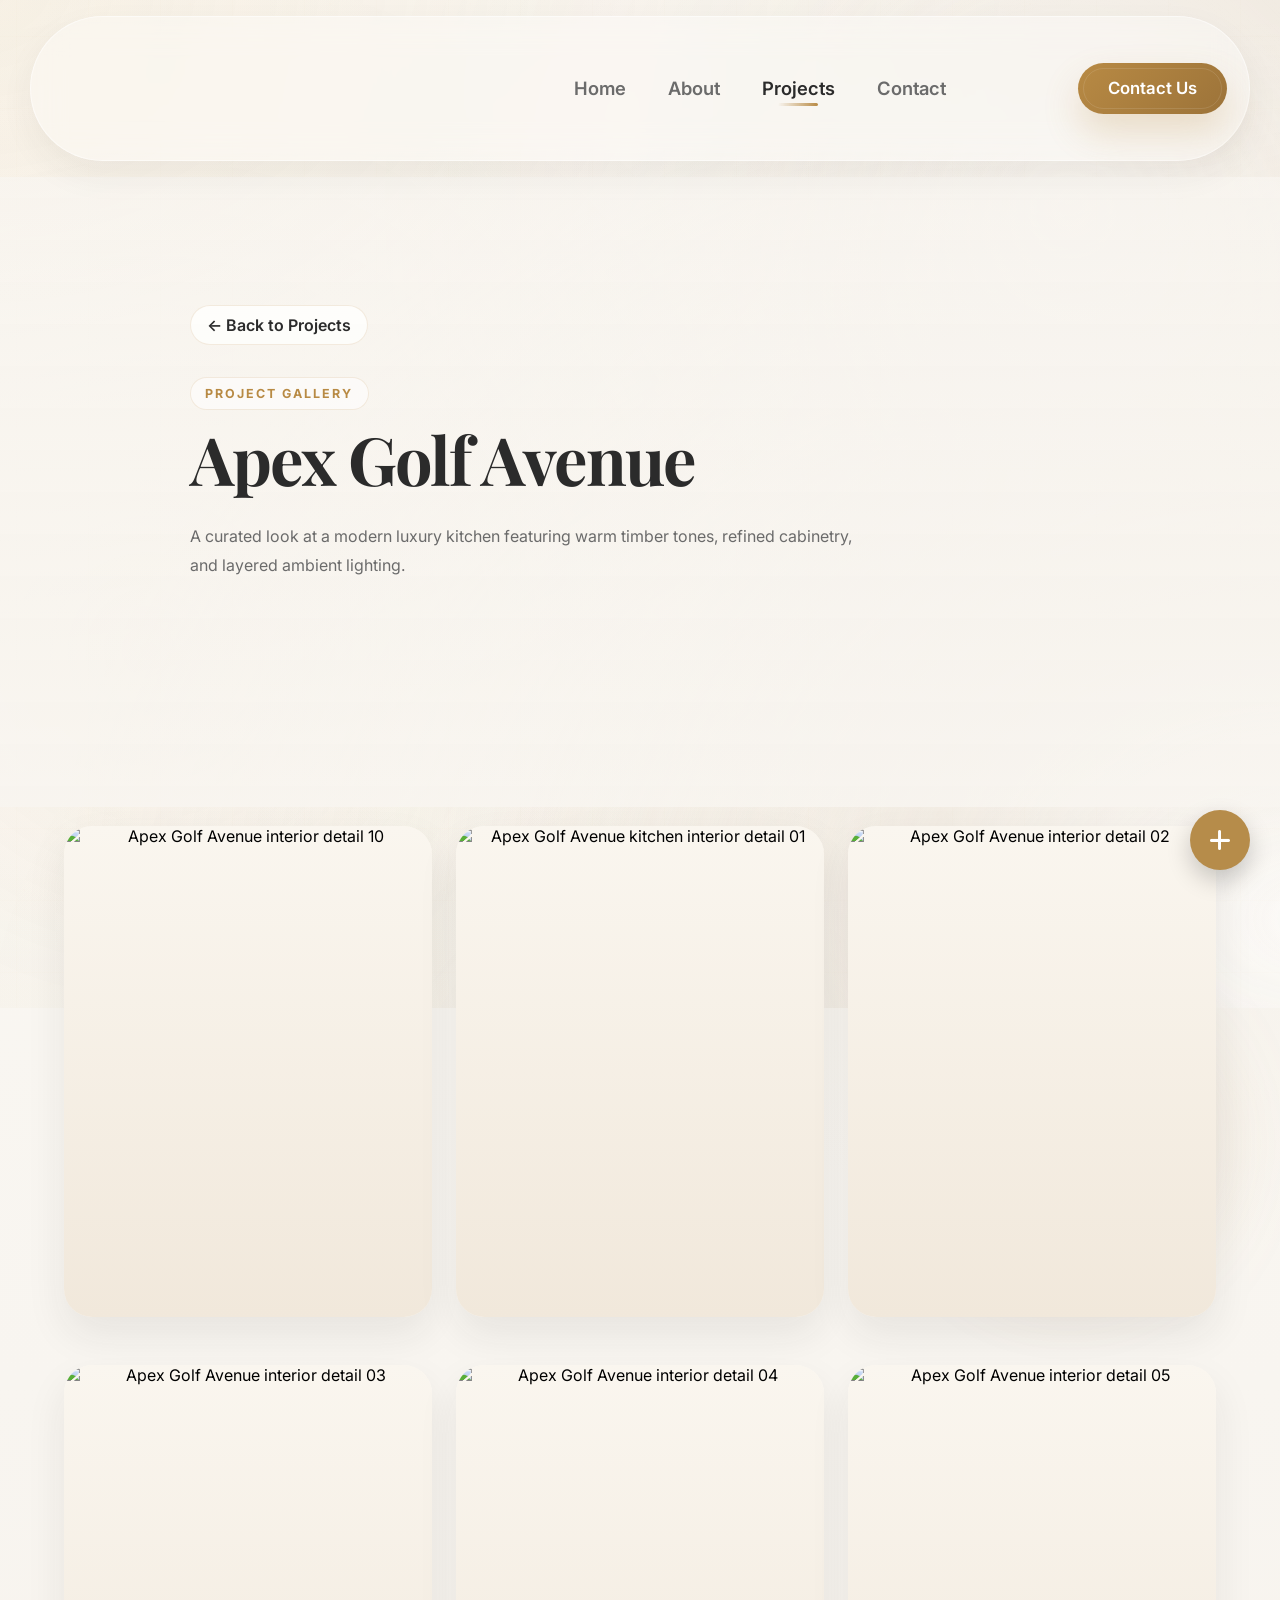
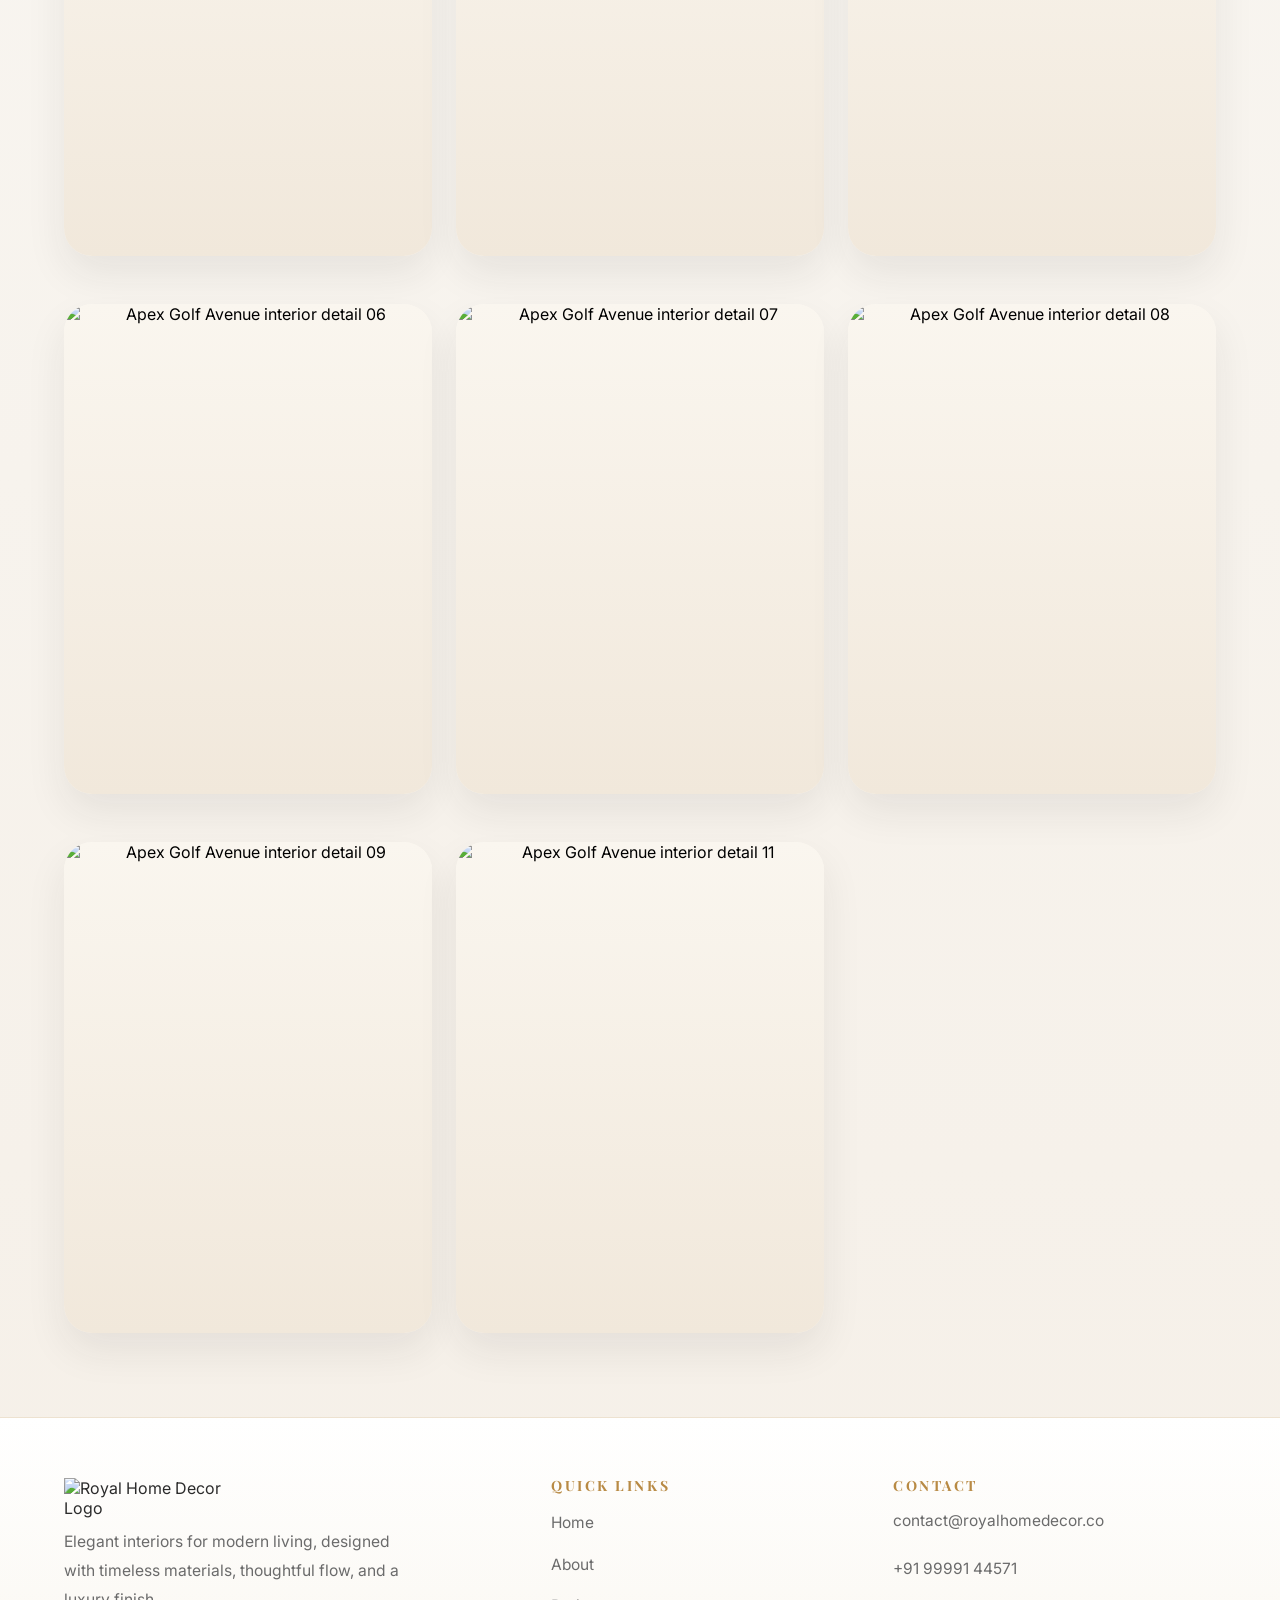
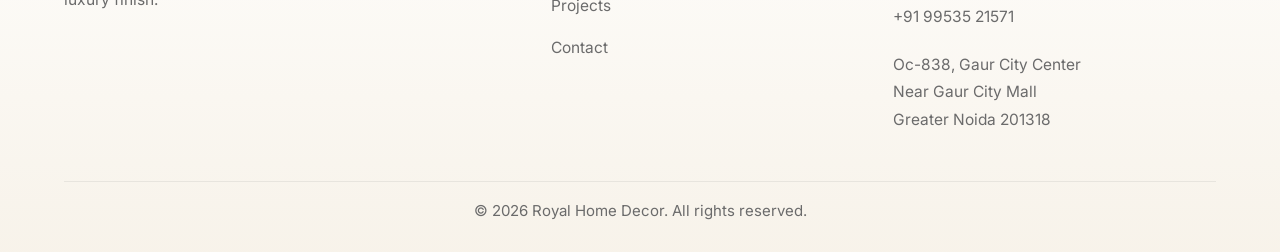
==== commit 4e118e90: "Update website email address" ====
--- a/apex-golf-avenue-gallery.html
+++ b/apex-golf-avenue-gallery.html
@@ -144,8 +144,8 @@
 
             <div class="footer-contact-block">
               <h3 class="footer-title">Contact</h3>
-              <a class="footer-contact-link" href="mailto:hello@royalhomedecor.com"
-                >hello@royalhomedecor.com</a
+              <a class="footer-contact-link" href="mailto:contact@royalhomedecor.co"
+                >contact@royalhomedecor.co</a
               >
               <a class="footer-contact-link" href="tel:+919999144571">+91 99991 44571</a>
               <a class="footer-contact-link" href="tel:+919953521571">+91 99535 21571</a>
--- a/style.css
+++ b/style.css
@@ -1999,29 +1999,25 @@
   transition: all 0.4s ease;
 }
 
-.team-card img {
-  aspect-ratio: 0.92;
-  object-fit: cover;
-  border-radius: 22px;
-  margin-bottom: 1rem;
-  transition: transform 0.4s ease;
-}
-
-.team-card img.team-card-image {
+.team-card img,
+.team-card-image {
   width: 100%;
   height: 420px;
   object-fit: cover;
   object-position: center top;
   border-radius: 28px;
   display: block;
-}
-
-.team-card img.team-card-image--shivam {
+  margin-bottom: 1rem;
+  transition: transform 0.4s ease;
+}
+
+.team-card:first-child .team-card-image {
   width: 100%;
   height: 420px;
   object-fit: cover;
-  object-position: center top;
+  object-position: center 12%;
   border-radius: 28px;
+  display: block;
 }
 
 .team-card:hover,
